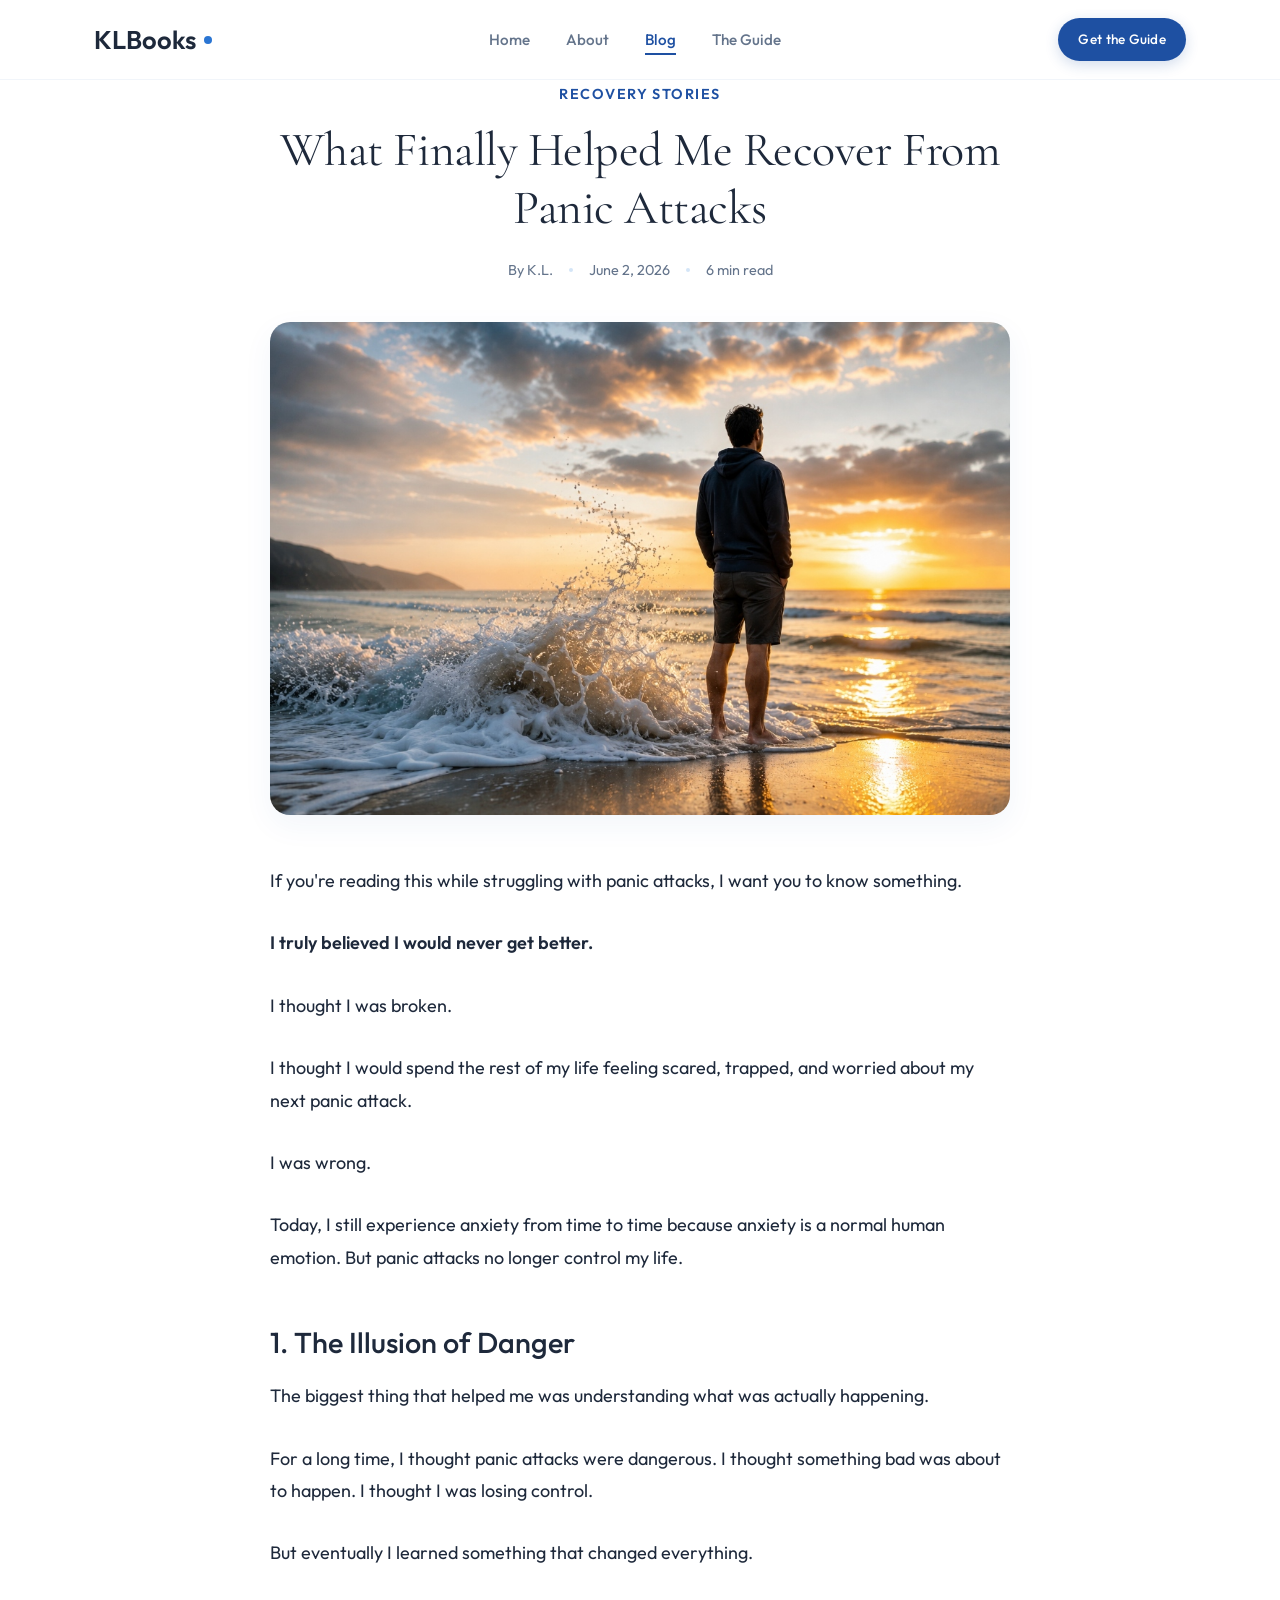
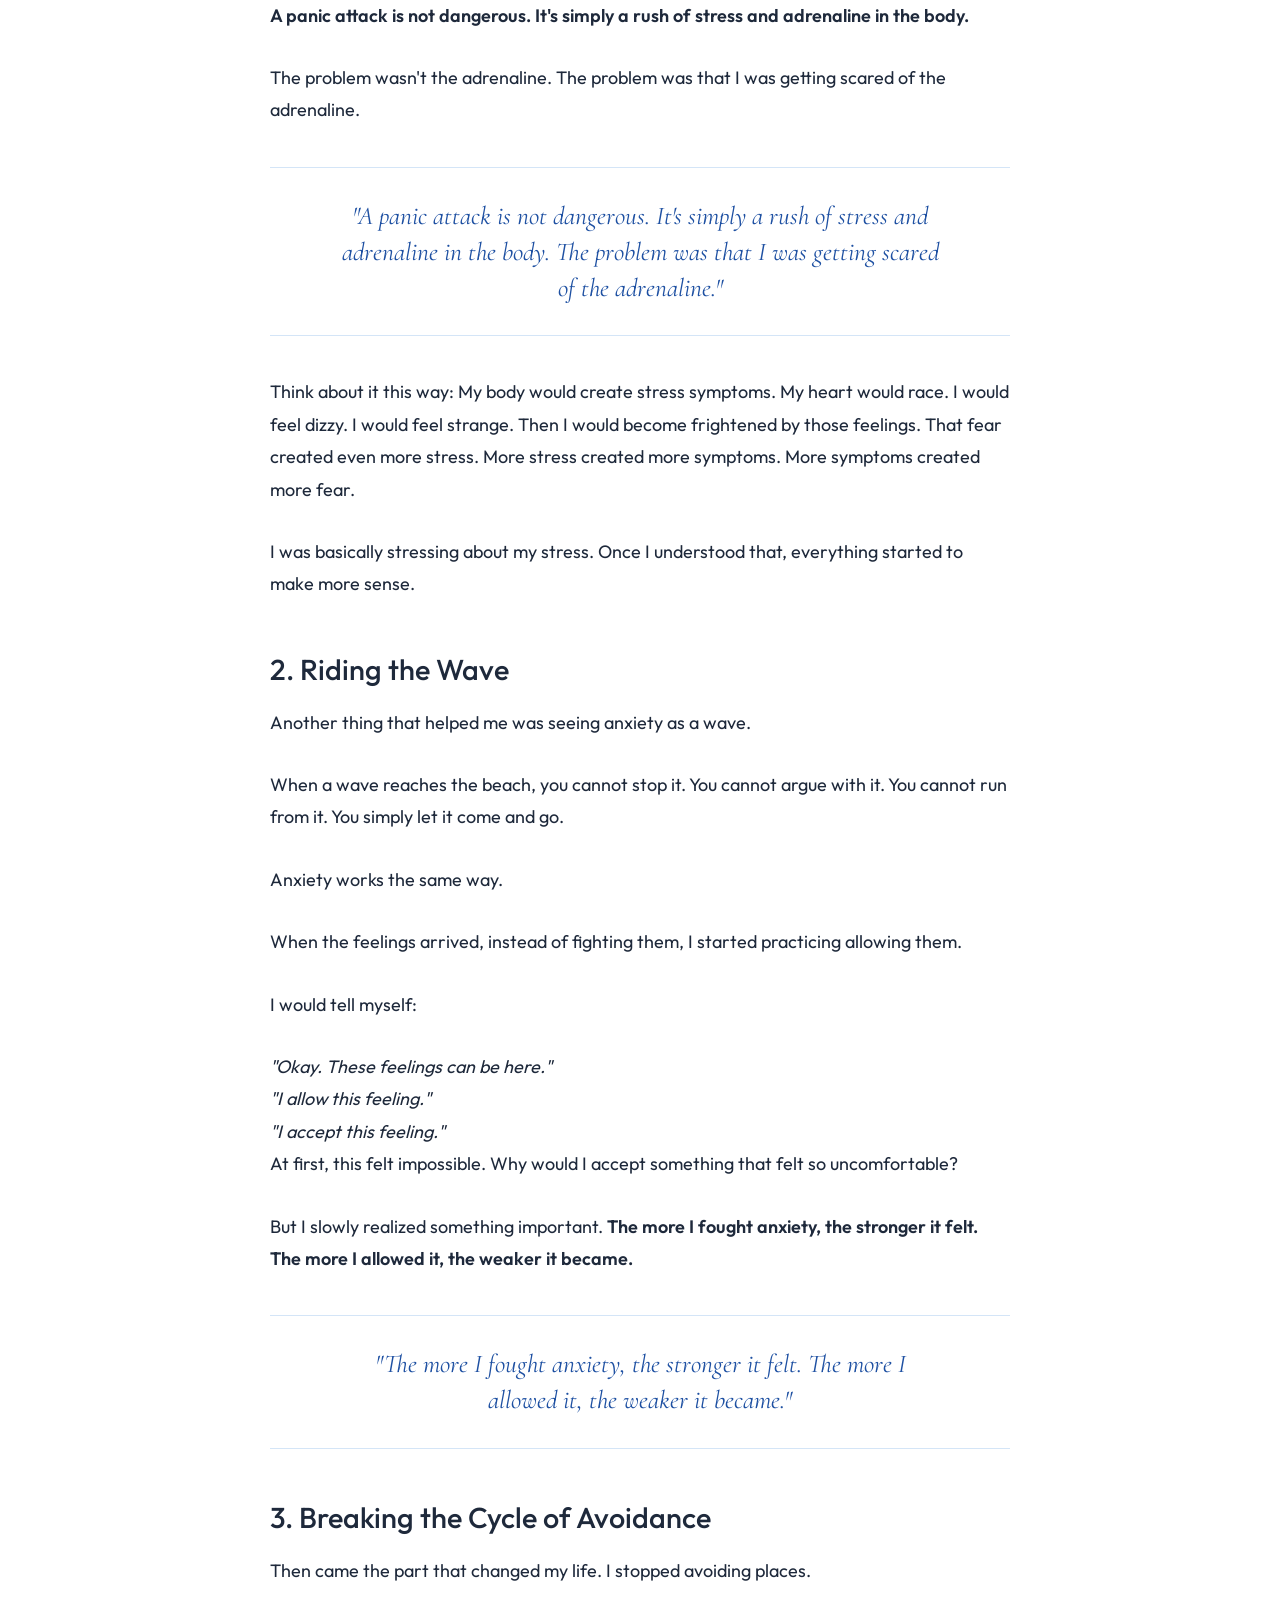
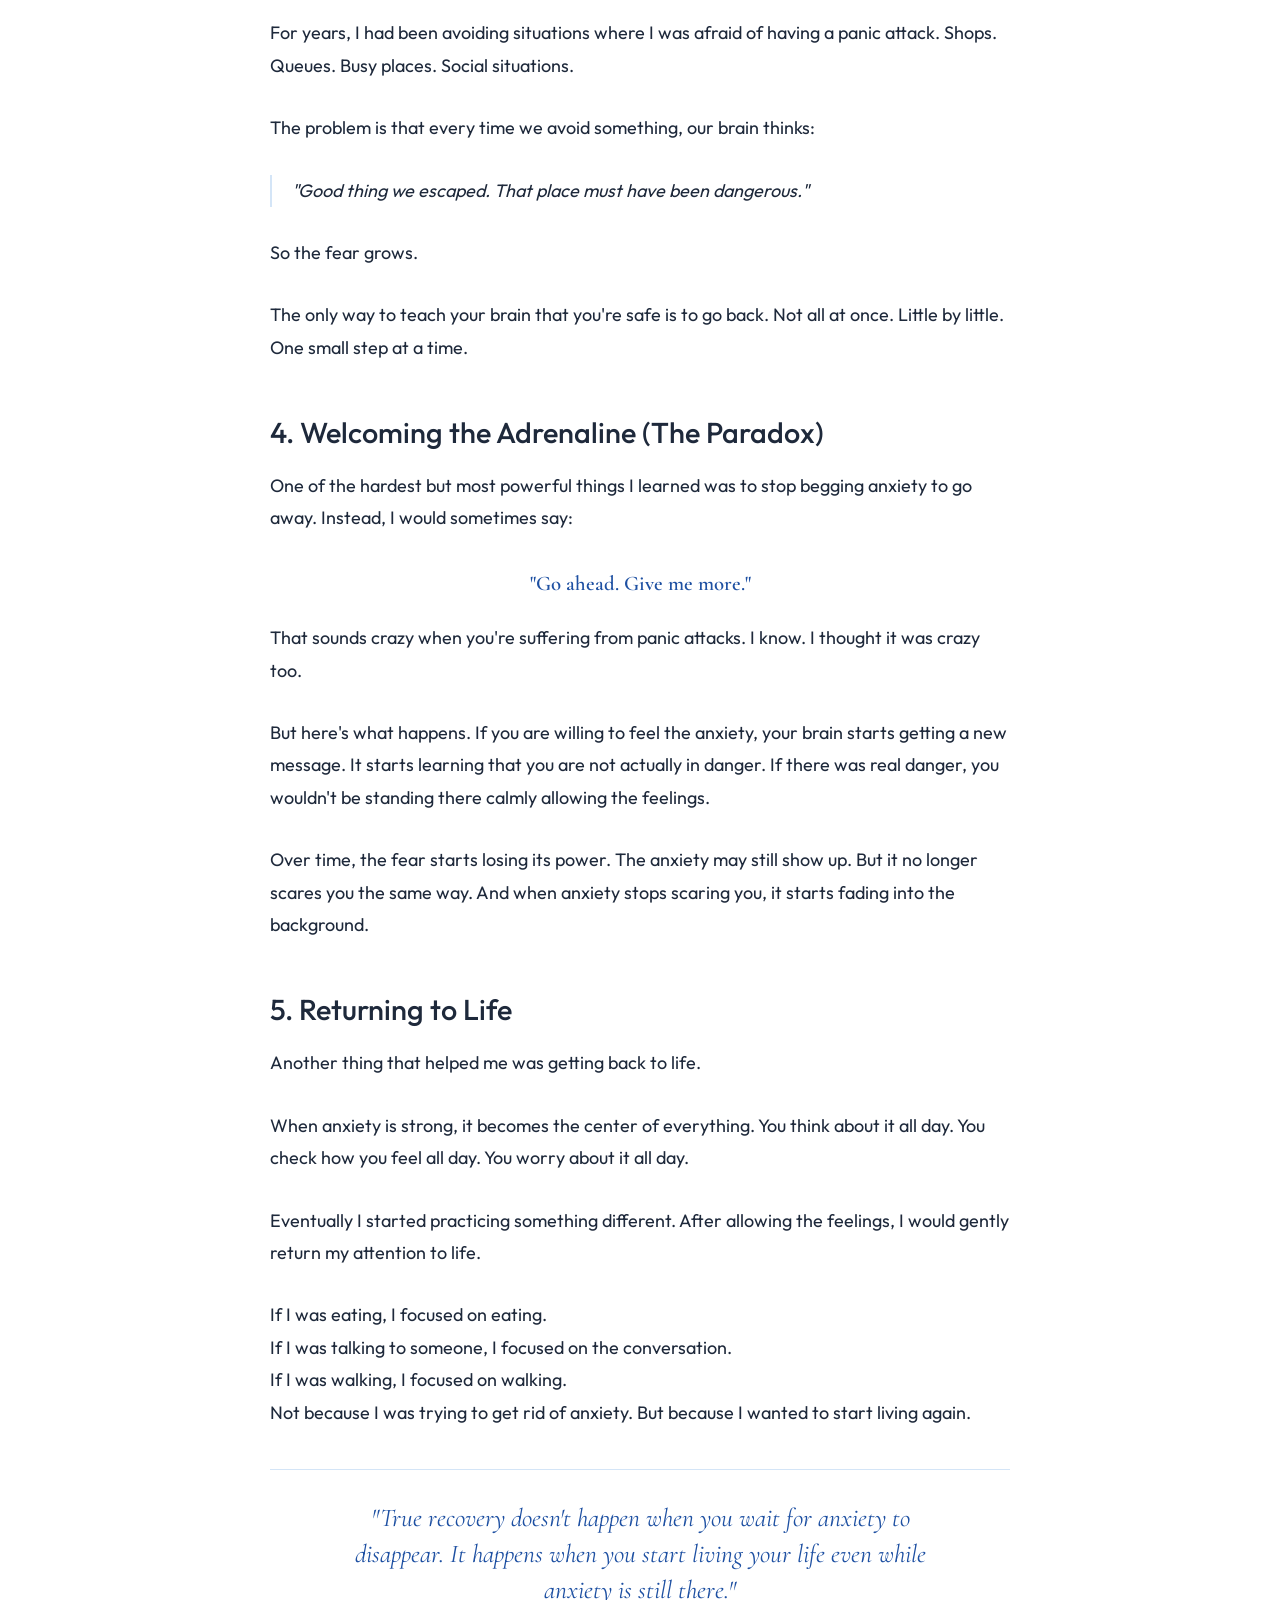
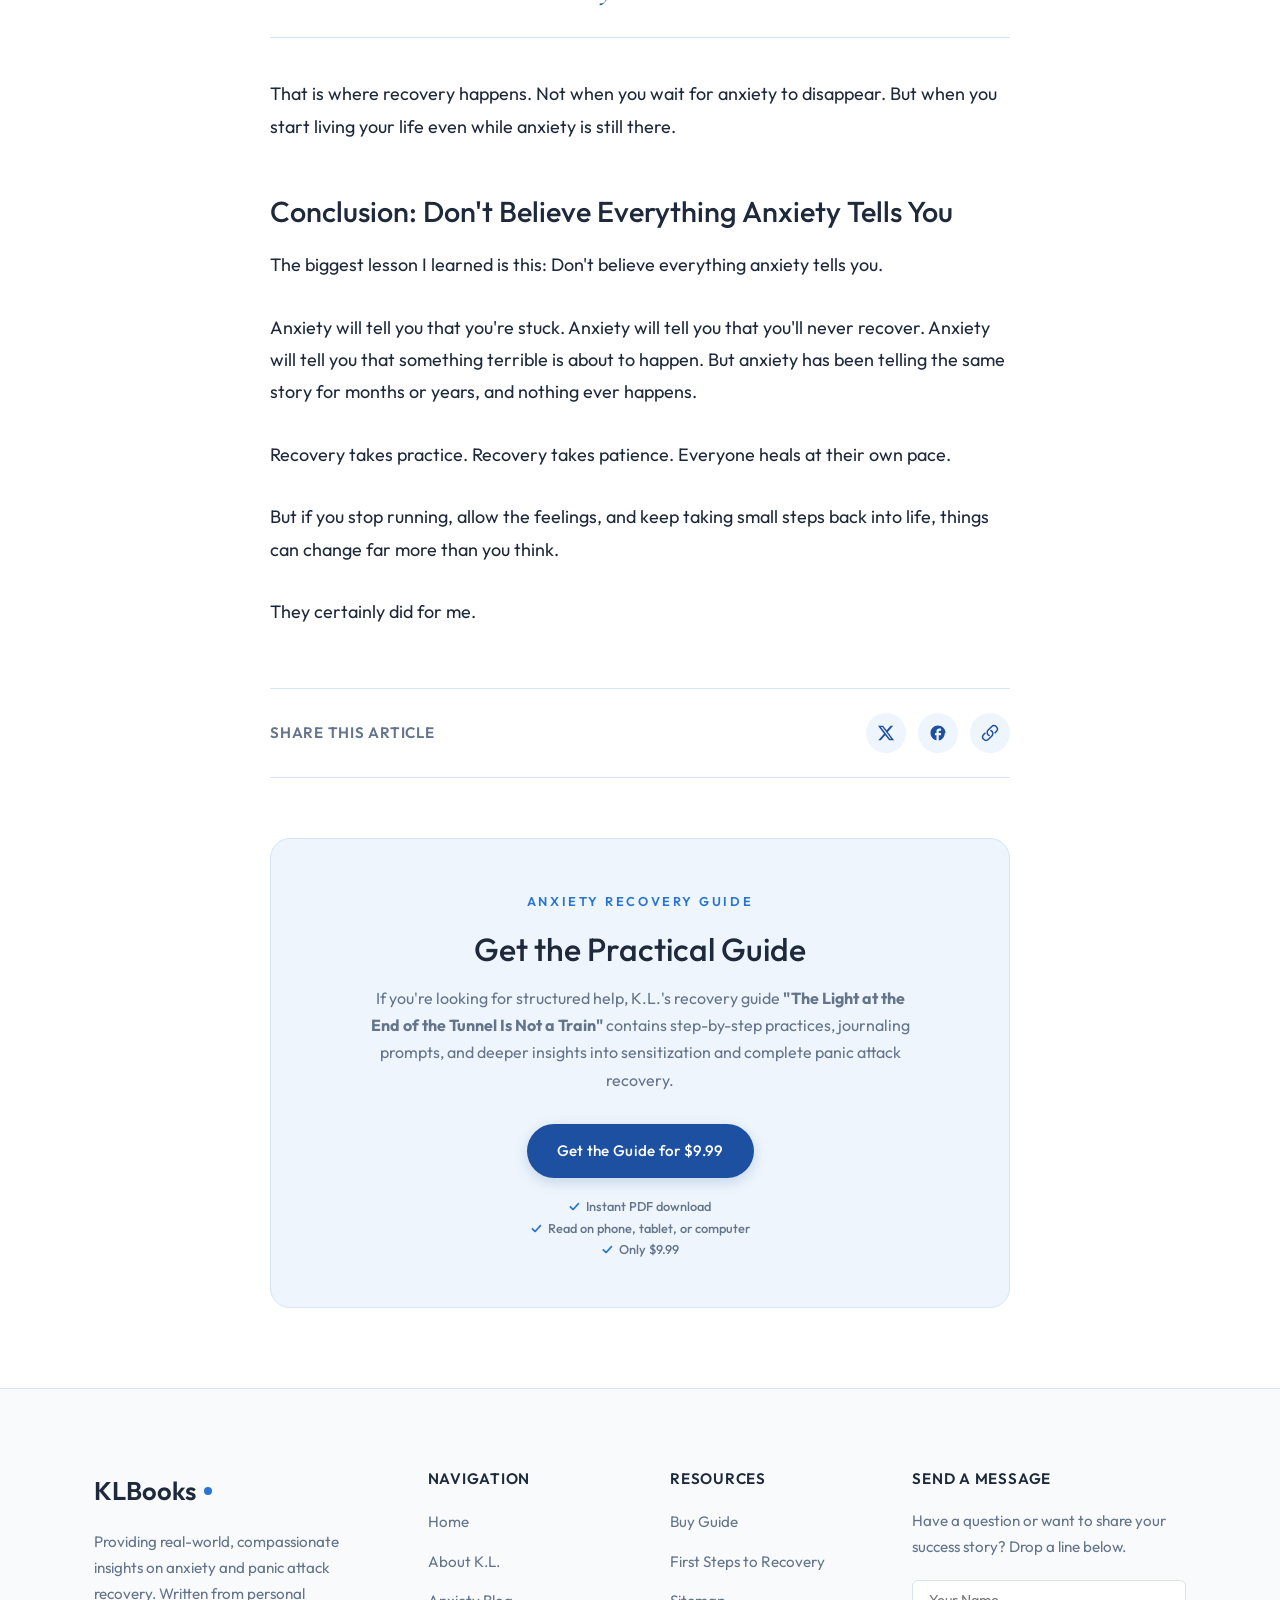
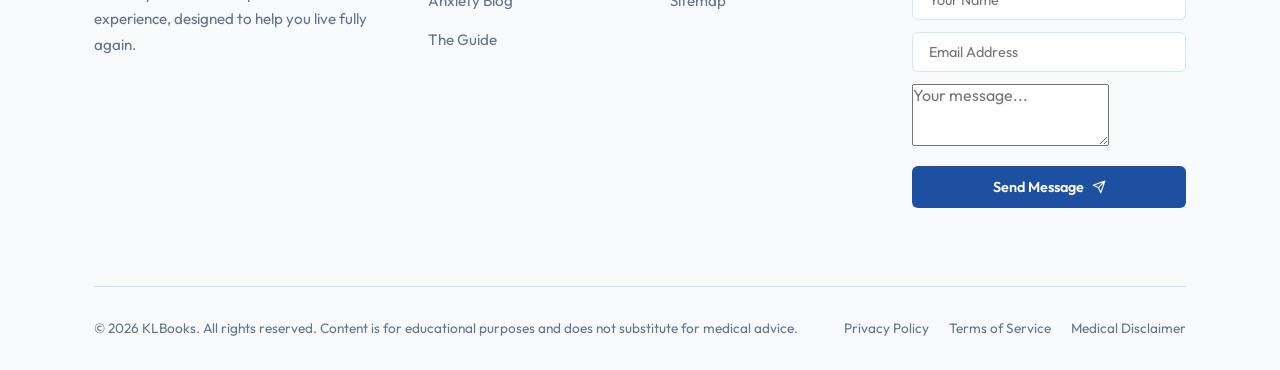
==== Sunsetluz website/blog/what-finally-helped-me-recover-from-panic-attacks.html @ 461e0f10 "Add files via upload" ====
<!DOCTYPE html>
<html lang="en">
<head>
  <meta charset="UTF-8">
  <meta name="viewport" content="width=device-width, initial-scale=1.0">
  <title>What Finally Helped Me Recover From Panic Attacks — KLBooks</title>
  
  <!-- SEO Metadata -->
  <meta name="description" content="Read K.L.'s personal recovery story on overcoming panic attacks naturally. Discover the mindset shifts and exposure tools that make healing possible.">
  <meta name="keywords" content="panic attack recovery, how to recover from panic attacks, anxiety recovery story, health anxiety recovery, overcoming anxiety naturally">
  <meta name="author" content="K.L.">
  
  <!-- Open Graph -->
  <meta property="og:type" content="article">
  <meta property="og:title" content="What Finally Helped Me Recover From Panic Attacks">
  <meta property="og:description" content="I truly believed I would never recover. Here is the shift in perspective that changed my life.">
  <meta property="og:image" content="../assets/hero-sunset.jpg">
  <meta property="article:published_time" content="2026-06-02T01:00:00Z">
  <meta property="article:author" content="K.L.">

  <!-- Stylesheet -->
  <link rel="stylesheet" href="../style.css">
  
  <!-- Favicon -->
  <link rel="icon" type="image/svg+xml" href="data:image/svg+xml,%3Csvg xmlns='http://www.w3.org/2000/svg' viewBox='0 0 24 24' fill='%25231e50a2'%3E%3Cpath d='M12 21.35l-1.45-1.32C5.4 15.36 2 12.28 2 8.5 2 5.42 4.42 3 7.5 3c1.74 0 3.41.81 4.5 2.09C13.09 3.81 14.76 3 16.5 3 19.58 3 22 5.42 22 8.5c0 3.78-3.4 6.86-8.55 11.54L12 21.35z'/%3E%3C/svg%3E">

  <!-- JSON-LD Schema Markup for SEO -->
  <script type="application/ld+json">
  {
    "@context": "https://schema.org",
    "@type": "BlogPosting",
    "headline": "What Finally Helped Me Recover From Panic Attacks",
    "image": "https://klbooks.co/assets/hero-sunset.jpg",
    "genre": "Anxiety Recovery",
    "keywords": "panic attack recovery, how to recover from panic attacks, anxiety recovery story",
    "publisher": {
      "@type": "Organization",
      "name": "KLBooks",
      "logo": {
        "@type": "ImageObject",
        "url": "https://klbooks.co/assets/ebook-cover.png"
      }
    },
    "url": "https://klbooks.co/blog/what-finally-helped-me-recover-from-panic-attacks.html",
    "datePublished": "2026-06-02",
    "author": {
      "@type": "Person",
      "name": "K.L."
    },
    "description": "An honest account of the mindset shifts and active exposure techniques that helped K.L. overcome panic attacks and sensitized nervous system."
  }
  </script>
</head>
<body>

  <!-- Sticky Header -->
  <header class="main-header" id="navbar">
    <div class="container nav-container">
      <a href="../index.html" class="brand-logo" id="header-logo-link">
        KLBooks<span class="logo-dot"></span>
      </a>
      
      <nav class="desktop-nav">
        <ul class="nav-links">
          <li><a href="../index.html">Home</a></li>
          <li><a href="../about.html">About</a></li>
          <li><a href="../blog.html" class="active">Blog</a></li>
          <li><a href="../book.html">The Guide</a></li>
        </ul>
      </nav>
      
      <div class="header-actions">
        <a href="https://klbooks1.gumroad.com/l/recovery" target="_blank" rel="noopener" class="btn btn-primary" id="nav-cta-btn" style="padding: 10px 20px; font-size: 0.85rem;">Get the Guide</a>
        
        <button class="menu-toggle" id="menu-toggle-btn" aria-label="Toggle Mobile Menu" aria-expanded="false">
          <span></span>
          <span></span>
          <span></span>
        </button>
      </div>
    </div>
  </header>

  <!-- Mobile Drawer Menu -->
  <div class="mobile-drawer" id="mobile-menu" aria-hidden="true">
    <button class="mobile-drawer-close" id="close-menu-btn" aria-label="Close Mobile Menu">&times;</button>
    <ul class="mobile-nav-links">
      <li><a href="../index.html">Home</a></li>
      <li><a href="../about.html">About</a></li>
      <li><a href="../blog.html" class="active">Blog</a></li>
      <li><a href="../book.html">The Guide</a></li>
    </ul>
    <a href="https://klbooks1.gumroad.com/l/recovery" target="_blank" rel="noopener" class="btn btn-primary mobile-cta" id="mobile-cta-btn">Get the Guide</a>
  </div>
  
  <div class="overlay" id="global-overlay"></div>

  <main>
    <article class="post-layout">
      <div class="container">
        <div class="post-wrapper">
          
          <!-- Post Header -->
          <header class="post-header">
            <span class="post-category-tag">Recovery Stories</span>
            <h1 class="post-title serif">What Finally Helped Me Recover From Panic Attacks</h1>
            <div class="post-meta">
              <span>By K.L.</span>
              <span class="post-meta-dot"></span>
              <span>June 2, 2026</span>
              <span class="post-meta-dot"></span>
              <span>6 min read</span>
            </div>
          </header>
          
          <!-- Featured Image -->
          <div class="post-featured-image scroll-reveal">
            <img src="../assets/hero-sunset.jpg" alt="Sunrise beach scene representing hope and freedom from panic disorder">
          </div>
          
          <!-- Post Content -->
          <div class="post-content scroll-reveal">
            <p>If you're reading this while struggling with panic attacks, I want you to know something.</p>
            <p><strong>I truly believed I would never get better.</strong></p>
            <p>I thought I was broken.</p>
            <p>I thought I would spend the rest of my life feeling scared, trapped, and worried about my next panic attack.</p>
            <p>I was wrong.</p>
            <p>Today, I still experience anxiety from time to time because anxiety is a normal human emotion. But panic attacks no longer control my life.</p>
            
            <h2>1. The Illusion of Danger</h2>
            <p>The biggest thing that helped me was understanding what was actually happening.</p>
            <p>For a long time, I thought panic attacks were dangerous. I thought something bad was about to happen. I thought I was losing control.</p>
            <p>But eventually I learned something that changed everything.</p>
            <p><strong>A panic attack is not dangerous. It's simply a rush of stress and adrenaline in the body.</strong></p>
            <p>The problem wasn't the adrenaline. The problem was that I was getting scared of the adrenaline.</p>
            
            <div class="post-pull-quote">
              <blockquote>"A panic attack is not dangerous. It's simply a rush of stress and adrenaline in the body. The problem was that I was getting scared of the adrenaline."</blockquote>
            </div>

            <p>Think about it this way: My body would create stress symptoms. My heart would race. I would feel dizzy. I would feel strange. Then I would become frightened by those feelings. That fear created even more stress. More stress created more symptoms. More symptoms created more fear.</p>
            <p>I was basically stressing about my stress. Once I understood that, everything started to make more sense.</p>
            
            <h2>2. Riding the Wave</h2>
            <p>Another thing that helped me was seeing anxiety as a wave.</p>
            <p>When a wave reaches the beach, you cannot stop it. You cannot argue with it. You cannot run from it. You simply let it come and go.</p>
            <p>Anxiety works the same way.</p>
            <p>When the feelings arrived, instead of fighting them, I started practicing allowing them.</p>
            <p>I would tell myself:</p>
            <ul>
              <li><em>"Okay. These feelings can be here."</em></li>
              <li><em>"I allow this feeling."</em></li>
              <li><em>"I accept this feeling."</em></li>
            </ul>
            <p>At first, this felt impossible. Why would I accept something that felt so uncomfortable?</p>
            <p>But I slowly realized something important. <strong>The more I fought anxiety, the stronger it felt. The more I allowed it, the weaker it became.</strong></p>
            
            <div class="post-pull-quote">
              <blockquote>"The more I fought anxiety, the stronger it felt. The more I allowed it, the weaker it became."</blockquote>
            </div>

            <h2>3. Breaking the Cycle of Avoidance</h2>
            <p>Then came the part that changed my life. I stopped avoiding places.</p>
            <p>For years, I had been avoiding situations where I was afraid of having a panic attack. Shops. Queues. Busy places. Social situations.</p>
            <p>The problem is that every time we avoid something, our brain thinks:</p>
            <p style="padding-left: 20px; font-style: italic; border-left: 2px solid var(--color-accent-border);">"Good thing we escaped. That place must have been dangerous."</p>
            <p>So the fear grows.</p>
            <p>The only way to teach your brain that you're safe is to go back. Not all at once. Little by little. One small step at a time.</p>
            
            <h2>4. Welcoming the Adrenaline (The Paradox)</h2>
            <p>One of the hardest but most powerful things I learned was to stop begging anxiety to go away. Instead, I would sometimes say:</p>
            <p style="text-align: center; font-family: var(--font-serif); font-size: 1.3rem; color: var(--color-primary); margin: 20px 0;"><strong>"Go ahead. Give me more."</strong></p>
            <p>That sounds crazy when you're suffering from panic attacks. I know. I thought it was crazy too.</p>
            <p>But here's what happens. If you are willing to feel the anxiety, your brain starts getting a new message. It starts learning that you are not actually in danger. If there was real danger, you wouldn't be standing there calmly allowing the feelings.</p>
            <p>Over time, the fear starts losing its power. The anxiety may still show up. But it no longer scares you the same way. And when anxiety stops scaring you, it starts fading into the background.</p>
            
            <h2>5. Returning to Life</h2>
            <p>Another thing that helped me was getting back to life.</p>
            <p>When anxiety is strong, it becomes the center of everything. You think about it all day. You check how you feel all day. You worry about it all day.</p>
            <p>Eventually I started practicing something different. After allowing the feelings, I would gently return my attention to life.</p>
            <ul>
              <li>If I was eating, I focused on eating.</li>
              <li>If I was talking to someone, I focused on the conversation.</li>
              <li>If I was walking, I focused on walking.</li>
            </ul>
            <p>Not because I was trying to get rid of anxiety. But because I wanted to start living again.</p>
            
            <div class="post-pull-quote">
              <blockquote>"True recovery doesn't happen when you wait for anxiety to disappear. It happens when you start living your life even while anxiety is still there."</blockquote>
            </div>

            <p>That is where recovery happens. Not when you wait for anxiety to disappear. But when you start living your life even while anxiety is still there.</p>
            
            <h2>Conclusion: Don't Believe Everything Anxiety Tells You</h2>
            <p>The biggest lesson I learned is this: Don't believe everything anxiety tells you.</p>
            <p>Anxiety will tell you that you're stuck. Anxiety will tell you that you'll never recover. Anxiety will tell you that something terrible is about to happen. But anxiety has been telling the same story for months or years, and nothing ever happens.</p>
            <p>Recovery takes practice. Recovery takes patience. Everyone heals at their own pace.</p>
            <p>But if you stop running, allow the feelings, and keep taking small steps back into life, things can change far more than you think.</p>
            <p>They certainly did for me.</p>
          </div>

          <!-- Social Sharing Row -->
          <div class="post-share-section scroll-reveal">
            <span class="post-share-title">Share this article</span>
            <div class="post-share-buttons">
              <button class="share-btn" id="share-twitter" aria-label="Share on Twitter">
                <svg fill="currentColor" viewBox="0 0 24 24"><path d="M18.244 2.25h3.308l-7.227 8.26 8.502 11.24H16.17l-5.214-6.817L4.99 21.75H1.68l7.73-8.835L1.254 2.25H8.08l4.713 6.231zm-1.161 17.52h1.833L7.084 4.126H5.117z"/></svg>
              </button>
              <button class="share-btn" id="share-facebook" aria-label="Share on Facebook">
                <svg fill="currentColor" viewBox="0 0 24 24"><path d="M22 12c0-5.52-4.48-10-10-10S2 6.48 2 12c0 4.84 3.44 8.87 8 9.8V15H8v-3h2V9.5C10 7.57 11.57 6 13.5 6H16v3h-2c-.55 0-1 .45-1 1v2h3v3h-3v6.95c4.56-.93 8-4.96 8-9.75z"/></svg>
              </button>
              <button class="share-btn" id="share-link" aria-label="Copy Page Link">
                <svg fill="none" stroke="currentColor" stroke-width="2" viewBox="0 0 24 24"><path stroke-linecap="round" stroke-linejoin="round" d="M13.19 8.688a4.5 4.5 0 011.242 7.244l-4.5 4.5a4.5 4.5 0 01-6.364-6.364l1.757-1.757m13.35-.622l1.757-1.757a4.5 4.5 0 00-6.364-6.364l-4.5 4.5a4.5 4.5 0 001.242 7.244" /></svg>
              </button>
            </div>
          </div>
          
          <!-- Article Call to Action Block -->
          <div class="article-cta-box scroll-reveal">
            <span class="section-tag" style="color: var(--color-primary-light);">Anxiety Recovery Guide</span>
            <h3>Get the Practical Guide</h3>
            <p>If you're looking for structured help, K.L.'s recovery guide <strong>"The Light at the End of the Tunnel Is Not a Train"</strong> contains step-by-step practices, journaling prompts, and deeper insights into sensitization and complete panic attack recovery.</p>
            
            <div style="display: flex; flex-direction: column; align-items: center; gap: 8px; width: 100%;">
              <a href="https://klbooks1.gumroad.com/l/recovery" target="_blank" rel="noopener" class="btn btn-primary">Get the Guide for $9.99</a>
              <div class="btn-trust-notes center-align">
                <span>Instant PDF download</span>
                <span>Read on phone, tablet, or computer</span>
                <span>Only $9.99</span>
              </div>
            </div>
          </div>

        </div>
      </div>
    </article>
  </main>

  <!-- Footer Section -->
  <footer class="footer-section">
    <div class="container">
      <div class="footer-grid">
        <!-- Brand Info -->
        <div class="footer-col brand-col">
          <a href="../index.html" class="brand-logo">
            KLBooks<span class="logo-dot"></span>
          </a>
          <p class="footer-tagline">Providing real-world, compassionate insights on anxiety and panic attack recovery. Written from personal experience, designed to help you live fully again.</p>
        </div>
        
        <!-- Navigation Links -->
        <div class="footer-col links-col">
          <h4 class="footer-col-title">Navigation</h4>
          <ul>
            <li><a href="../index.html">Home</a></li>
            <li><a href="../about.html">About K.L.</a></li>
            <li><a href="../blog.html">Anxiety Blog</a></li>
            <li><a href="../book.html">The Guide</a></li>
          </ul>
        </div>
        
        <!-- Resources -->
        <div class="footer-col links-col">
          <h4 class="footer-col-title">Resources</h4>
          <ul>
            <li><a href="https://klbooks1.gumroad.com/l/recovery" target="_blank" rel="noopener">Buy Guide</a></li>
            <li><a href="../blog.html">First Steps to Recovery</a></li>
            <li><a href="../sitemap.xml">Sitemap</a></li>
          </ul>
        </div>
        
        <!-- Contact Form -->
        <div class="footer-col contact-col" id="contact-us">
          <h4 class="footer-col-title">Send a Message</h4>
          <p class="footer-contact-desc">Have a question or want to share your success story? Drop a line below.</p>
          
          <form class="contact-form" id="contact-form-action" action="https://formsubmit.co/klvisionsbooks@gmail.com" method="POST">
            <input type="hidden" name="_captcha" value="false">
            <input type="hidden" name="_subject" value="New message from KLBooks visitor">
            
            <div class="contact-field">
              <input type="text" name="name" placeholder="Your Name" required aria-label="Your Name">
            </div>
            <div class="contact-field">
              <input type="email" name="email" placeholder="Email Address" required aria-label="Email Address">
            </div>
            <div class="contact-field">
              <textarea name="message" placeholder="Your message..." rows="3" required aria-label="Message"></textarea>
            </div>
            <button type="submit" class="btn-contact-send" id="contact-send-btn">
              <span>Send Message</span>
              <svg viewBox="0 0 24 24" fill="none" stroke="currentColor" stroke-width="2" style="width:14px;height:14px;">
                <path d="M22 2L11 13M22 2L15 22l-4-9-9-4 20-7z" stroke-linecap="round" stroke-linejoin="round"/>
              </svg>
            </button>
            <span class="contact-status" id="contact-status-msg"></span>
          </form>
        </div>
      </div>
      
      <div class="footer-bottom">
        <p class="copyright">&copy; 2026 KLBooks. All rights reserved. Content is for educational purposes and does not substitute for medical advice.</p>
        <div class="legal-links">
          <a href="../privacy.html">Privacy Policy</a>
          <a href="../terms.html">Terms of Service</a>
          <a href="../disclaimer.html">Medical Disclaimer</a>
        </div>
      </div>
    </div>
  </footer>

  <!-- Script -->
  <script src="../app.js"></script>
</body>
</html>
---- Sunsetluz website/style.css ----
@import url('https://fonts.googleapis.com/css2?family=Cormorant+Garamond:ital,wght@0,300;0,400;0,500;0,600;0,700;1,300;1,400;1,600&family=Outfit:wght@300;400;500;600;700&display=swap');

:root {
  /* Harmonious, Trustworthy Color Palette */
  --color-primary: #1e50a2; /* Deep Trust Blue */
  --color-primary-light: #2a75d3; /* Active Sea Blue */
  --color-accent: #eef5fc; /* Soft Sky Blue BG */
  --color-accent-border: #d4e5f7; /* Soft Blue Border */
  --color-text-dark: #1e293b; /* Charcoal Slate */
  --color-text-muted: #64748b; /* Muted Slate */
  --color-bg-white: #ffffff; /* Crisp White */
  --color-bg-light: #f8fafc; /* Subtle light gray */
  --color-error: #ef4444;
  --color-success: #10b981;

  /* Typography */
  --font-sans: 'Outfit', -apple-system, BlinkMacSystemFont, "Segoe UI", Roboto, sans-serif;
  --font-serif: 'Cormorant Garamond', Georgia, serif;

  /* Layout Specs */
  --nav-height: 80px;
  --max-width: 1140px;
  --border-radius-sm: 6px;
  --border-radius-md: 12px;
  --border-radius-lg: 20px;
  --transition-smooth: all 0.5s cubic-bezier(0.16, 1, 0.3, 1);
  --transition-fast: all 0.25s cubic-bezier(0.16, 1, 0.3, 1);
  --shadow-sm: 0 2px 8px rgba(30, 80, 162, 0.04);
  --shadow-md: 0 10px 30px rgba(30, 80, 162, 0.06);
  --shadow-lg: 0 20px 50px rgba(30, 80, 162, 0.1);
}

/* --- Base & Reset Elements --- */
* {
  box-sizing: border-box;
  margin: 0;
  padding: 0;
}

html {
  scroll-behavior: smooth;
  font-size: 16px;
}

body {
  font-family: var(--font-sans);
  background-color: var(--color-bg-white);
  color: var(--color-text-dark);
  line-height: 1.7;
  overflow-x: hidden;
  -webkit-font-smoothing: antialiased;
}

/* Custom Calming Scrollbar */
::-webkit-scrollbar {
  width: 8px;
}
::-webkit-scrollbar-track {
  background: var(--color-bg-light);
}
::-webkit-scrollbar-thumb {
  background: var(--color-accent-border);
  border-radius: 4px;
}
::-webkit-scrollbar-thumb:hover {
  background: var(--color-primary-light);
}

a {
  text-decoration: none;
  color: var(--color-primary);
  transition: var(--transition-fast);
}
a:hover {
  color: var(--color-primary-light);
}

li {
  list-style: none;
}

img {
  max-width: 100%;
  height: auto;
  display: block;
}

button, input, textarea, select {
  font-family: inherit;
  font-size: inherit;
}

/* --- Typography & Global Layouts --- */
.container {
  max-width: var(--max-width);
  margin: 0 auto;
  padding: 0 24px;
  width: 100%;
}

.text-center { text-align: center; }
.serif { font-family: var(--font-serif); }

h1, h2, h3, h4 {
  color: var(--color-text-dark);
  font-weight: 500;
  line-height: 1.25;
}

.section-tag {
  display: inline-block;
  font-size: 0.8rem;
  letter-spacing: 0.2em;
  text-transform: uppercase;
  color: var(--color-primary);
  margin-bottom: 16px;
  font-weight: 600;
}

.section-title {
  font-size: 2.5rem;
  font-weight: 400;
  margin-bottom: 20px;
  letter-spacing: -0.01em;
}

.section-subtitle {
  font-size: 1.15rem;
  color: var(--color-text-muted);
  max-width: 650px;
  margin: 0 auto;
  font-weight: 300;
}

section {
  padding: 100px 0;
  position: relative;
}

/* Common Background Variations */
.bg-light {
  background-color: var(--color-bg-light);
}

.bg-accent {
  background-color: var(--color-accent);
}

/* Buttons */
.btn {
  display: inline-flex;
  align-items: center;
  justify-content: center;
  padding: 14px 30px;
  border-radius: 50px;
  font-weight: 500;
  font-size: 0.95rem;
  letter-spacing: 0.02em;
  transition: var(--transition-smooth);
  cursor: pointer;
  border: none;
}

.btn-primary {
  background-color: var(--color-primary);
  color: var(--color-bg-white);
  box-shadow: 0 4px 14px rgba(30, 80, 162, 0.2);
}

.btn-primary:hover {
  background-color: var(--color-primary-light);
  transform: translateY(-2px);
  box-shadow: 0 6px 20px rgba(30, 80, 162, 0.3);
  color: var(--color-bg-white);
}

.btn-secondary {
  background-color: transparent;
  color: var(--color-primary);
  border: 1.5px solid var(--color-primary);
}

.btn-secondary:hover {
  background-color: var(--color-primary);
  color: var(--color-bg-white);
  transform: translateY(-2px);
}

.btn-light {
  background-color: var(--color-bg-white);
  color: var(--color-text-dark);
  box-shadow: 0 4px 10px rgba(0, 0, 0, 0.05);
}

.btn-light:hover {
  background-color: var(--color-primary);
  color: var(--color-bg-white);
  transform: translateY(-2px);
}

/* Button Trust Notes Checklist */
.btn-trust-notes {
  margin-top: 12px;
  font-size: 0.8rem;
  color: var(--color-text-muted);
  display: flex;
  flex-direction: column;
  align-items: flex-start;
  gap: 4px;
  line-height: 1.4;
}
.btn-trust-notes.center-align {
  align-items: center;
}
.btn-trust-notes span {
  display: inline-flex;
  align-items: center;
  gap: 6px;
  font-weight: 500;
}
.btn-trust-notes span::before {
  content: '✓';
  color: var(--color-primary-light);
  font-weight: bold;
}

/* --- Scroll Reveal Animations --- */
.scroll-reveal {
  opacity: 0;
  transform: translateY(20px);
  transition: opacity 0.8s ease, transform 0.8s cubic-bezier(0.16, 1, 0.3, 1);
}

.scroll-reveal.active {
  opacity: 1;
  transform: translateY(0);
}

.delay-1 { transition-delay: 0.15s; }
.delay-2 { transition-delay: 0.3s; }
.delay-3 { transition-delay: 0.45s; }

/* --- Sticky Navigation Header --- */
.main-header {
  position: fixed;
  top: 0;
  left: 0;
  width: 100%;
  height: var(--nav-height);
  z-index: 100;
  background: rgba(255, 255, 255, 0.9);
  backdrop-filter: blur(20px);
  -webkit-backdrop-filter: blur(20px);
  border-bottom: 1px solid rgba(30, 80, 162, 0.06);
  transition: var(--transition-smooth);
}

.main-header.scrolled {
  height: 70px;
  background: var(--color-bg-white);
  box-shadow: var(--shadow-sm);
}

.nav-container {
  height: 100%;
  display: flex;
  align-items: center;
  justify-content: space-between;
}

.brand-logo {
  font-size: 1.6rem;
  font-weight: 600;
  color: var(--color-text-dark);
  display: flex;
  align-items: center;
  gap: 8px;
}

.brand-logo span {
  color: var(--color-primary);
}

.brand-logo .logo-dot {
  width: 8px;
  height: 8px;
  background-color: var(--color-primary-light);
  border-radius: 50%;
  display: inline-block;
}

.desktop-nav .nav-links {
  display: flex;
  gap: 36px;
}

.desktop-nav .nav-links a {
  font-size: 0.95rem;
  color: var(--color-text-muted);
  font-weight: 500;
  position: relative;
}

.desktop-nav .nav-links a::after {
  content: '';
  position: absolute;
  bottom: -6px;
  left: 0;
  width: 0;
  height: 2px;
  background-color: var(--color-primary);
  transition: var(--transition-fast);
}

.desktop-nav .nav-links a:hover {
  color: var(--color-primary);
}

.desktop-nav .nav-links a:hover::after {
  width: 100%;
}

.desktop-nav .nav-links a.active {
  color: var(--color-primary);
}

.desktop-nav .nav-links a.active::after {
  width: 100%;
}

.header-actions {
  display: flex;
  align-items: center;
  gap: 16px;
}

.menu-toggle {
  display: none;
  flex-direction: column;
  gap: 5px;
  width: 22px;
  cursor: pointer;
}

.menu-toggle span {
  display: block;
  width: 100%;
  height: 2px;
  background: var(--color-text-dark);
  transition: var(--transition-fast);
}

.menu-toggle.active span:nth-child(1) {
  transform: translateY(7px) rotate(45deg);
}

.menu-toggle.active span:nth-child(2) {
  opacity: 0;
}

.menu-toggle.active span:nth-child(3) {
  transform: translateY(-7px) rotate(-45deg);
}

/* --- Mobile Menu Drawer --- */
.mobile-drawer {
  position: fixed;
  top: 0;
  right: -100%;
  width: 300px;
  height: 100%;
  background: var(--color-bg-white);
  z-index: 200;
  padding: 40px 30px;
  display: flex;
  flex-direction: column;
  transition: var(--transition-smooth);
  box-shadow: -10px 0 30px rgba(0, 0, 0, 0.05);
}

.mobile-drawer.active {
  right: 0;
}

.mobile-drawer-close {
  align-self: flex-end;
  font-size: 2.2rem;
  line-height: 1;
  color: var(--color-text-muted);
  margin-bottom: 40px;
  cursor: pointer;
}

.mobile-nav-links {
  display: flex;
  flex-direction: column;
  gap: 20px;
  margin-bottom: 40px;
}

.mobile-nav-links a {
  font-size: 1.15rem;
  font-weight: 500;
  color: var(--color-text-dark);
}

.mobile-nav-links a:hover,
.mobile-nav-links a.active {
  color: var(--color-primary);
}

.mobile-cta {
  width: 100%;
}

.overlay {
  position: fixed;
  top: 0;
  left: 0;
  width: 100%;
  height: 100%;
  background: rgba(30, 80, 162, 0.15);
  backdrop-filter: blur(4px);
  z-index: 150;
  opacity: 0;
  pointer-events: none;
  transition: var(--transition-fast);
}

.overlay.active {
  opacity: 1;
  pointer-events: auto;
}

/* --- Hero Section --- */
.hero-section {
  min-height: 85vh;
  padding-top: 140px;
  padding-bottom: 80px;
  display: flex;
  align-items: center;
  position: relative;
  overflow: hidden;
  background-color: var(--color-accent);
}

.hero-bg-container {
  position: absolute;
  top: 0;
  left: 0;
  width: 100%;
  height: 100%;
  z-index: 1;
}

.hero-bg-image {
  width: 100%;
  height: 100%;
  object-fit: cover;
  filter: brightness(0.9) contrast(1.02);
}

.hero-overlay-dark {
  position: absolute;
  top: 0;
  left: 0;
  width: 100%;
  height: 100%;
  background: linear-gradient(135deg, rgba(255, 255, 255, 0.92) 0%, rgba(255, 255, 255, 0.75) 50%, rgba(255, 255, 255, 0.1) 100%);
  z-index: 2;
}

.hero-container {
  position: relative;
  z-index: 3;
}

.hero-content {
  max-width: 620px;
}

.hero-badge-tag {
  display: inline-flex;
  align-items: center;
  gap: 8px;
  background: rgba(30, 80, 162, 0.08);
  border: 1px solid var(--color-accent-border);
  color: var(--color-primary);
  padding: 6px 16px;
  font-size: 0.85rem;
  font-weight: 600;
  border-radius: 50px;
  margin-bottom: 24px;
}

.hero-title {
  font-size: 3.5rem;
  font-weight: 400;
  line-height: 1.15;
  margin-bottom: 20px;
  letter-spacing: -0.02em;
}

.hero-title span {
  color: var(--color-primary);
  font-style: italic;
}

.hero-lead {
  font-size: 1.25rem;
  color: var(--color-text-muted);
  margin-bottom: 36px;
  font-weight: 300;
}

.hero-btn-group {
  display: flex;
  align-items: flex-start;
  gap: 16px;
  flex-wrap: wrap;
}

.purchase-btn-wrapper {
  display: flex;
  flex-direction: column;
  align-items: flex-start;
  gap: 8px;
}

/* --- Section 2: Recovery Story Summary --- */
.story-summary-grid {
  display: grid;
  grid-template-columns: 1fr 1fr;
  gap: 60px;
  align-items: center;
}

.story-summary-image {
  position: relative;
}

.story-img-frame {
  border-radius: var(--border-radius-lg);
  overflow: hidden;
  box-shadow: var(--shadow-lg);
  position: relative;
}

.story-img-frame::after {
  content: '';
  position: absolute;
  top: 0;
  left: 0;
  width: 100%;
  height: 100%;
  background: linear-gradient(0deg, rgba(30, 80, 162, 0.1), transparent);
}

.story-summary-badge {
  position: absolute;
  bottom: -20px;
  right: -20px;
  background-color: var(--color-bg-white);
  padding: 24px;
  border-radius: var(--border-radius-md);
  box-shadow: var(--shadow-md);
  border: 1px solid var(--color-accent-border);
  max-width: 200px;
  text-align: center;
}

.story-summary-badge .badge-num {
  font-size: 2.2rem;
  font-weight: 700;
  color: var(--color-primary);
  line-height: 1;
}

.story-summary-badge .badge-label {
  font-size: 0.85rem;
  color: var(--color-text-muted);
  margin-top: 4px;
  text-transform: uppercase;
  letter-spacing: 0.05em;
}

.story-content h2 {
  font-size: 2.6rem;
  margin-bottom: 24px;
}

.story-content p {
  color: var(--color-text-muted);
  margin-bottom: 20px;
}

.story-content p strong {
  color: var(--color-text-dark);
}

.story-highlight {
  border-left: 3px solid var(--color-primary-light);
  padding-left: 20px;
  margin: 30px 0;
  font-style: italic;
  font-size: 1.1rem;
  color: var(--color-primary);
}

/* --- Section 3: Latest Articles --- */
.articles-grid {
  display: grid;
  grid-template-columns: repeat(3, 1fr);
  gap: 30px;
  margin-top: 50px;
}

.article-card {
  background-color: var(--color-bg-white);
  border-radius: var(--border-radius-md);
  overflow: hidden;
  border: 1px solid var(--color-accent-border);
  box-shadow: var(--shadow-sm);
  transition: var(--transition-smooth);
  display: flex;
  flex-direction: column;
}

.article-card:hover {
  transform: translateY(-5px);
  box-shadow: var(--shadow-md);
  border-color: var(--color-primary-light);
}

.article-card-image {
  height: 200px;
  overflow: hidden;
  position: relative;
}

.article-card-image img {
  width: 100%;
  height: 100%;
  object-fit: cover;
  transition: var(--transition-smooth);
}

.article-card:hover .article-card-image img {
  transform: scale(1.05);
}

.article-card-tag {
  position: absolute;
  top: 15px;
  left: 15px;
  background-color: var(--color-bg-white);
  color: var(--color-primary);
  font-size: 0.75rem;
  font-weight: 600;
  padding: 4px 12px;
  border-radius: 50px;
  text-transform: uppercase;
  letter-spacing: 0.05em;
  box-shadow: 0 2px 6px rgba(0,0,0,0.05);
}

.article-card-content {
  padding: 24px;
  display: flex;
  flex-direction: column;
  flex-grow: 1;
}

.article-card-meta {
  font-size: 0.8rem;
  color: var(--color-text-muted);
  margin-bottom: 10px;
}

.article-card-title {
  font-size: 1.35rem;
  font-weight: 500;
  margin-bottom: 12px;
  line-height: 1.3;
}

.article-card-title a {
  color: var(--color-text-dark);
}

.article-card-title a:hover {
  color: var(--color-primary);
}

.article-card-excerpt {
  font-size: 0.95rem;
  color: var(--color-text-muted);
  margin-bottom: 20px;
  flex-grow: 1;
  display: -webkit-box;
  -webkit-line-clamp: 3;
  -webkit-box-orient: vertical;
  overflow: hidden;
}

.article-card-link {
  font-weight: 600;
  font-size: 0.9rem;
  display: inline-flex;
  align-items: center;
  gap: 6px;
}

.article-card-link svg {
  width: 14px;
  height: 14px;
  transition: var(--transition-fast);
}

.article-card-link:hover svg {
  transform: translateX(4px);
}

/* --- Section 4: The Book Promo --- */
.book-promo-wrapper {
  display: grid;
  grid-template-columns: 0.95fr 1.05fr;
  gap: 60px;
  align-items: center;
}

.book-promo-visual {
  display: flex;
  justify-content: center;
  position: relative;
}

.book-mockup-frame {
  max-width: 320px;
  border-radius: var(--border-radius-md);
  overflow: hidden;
  box-shadow: var(--shadow-lg), 0 30px 60px rgba(30, 80, 162, 0.15);
  border: 1px solid var(--color-accent-border);
  transition: var(--transition-smooth);
}

.book-mockup-frame:hover {
  transform: scale(1.02) rotate(-1deg);
  box-shadow: var(--shadow-lg), 0 35px 70px rgba(30, 80, 162, 0.25);
}

.book-mockup-frame img {
  width: 100%;
}

.book-promo-text {
  max-width: 580px;
}

.book-promo-text .section-tag {
  color: var(--color-primary-light);
}

.book-promo-text h2 {
  font-size: 2.8rem;
  line-height: 1.15;
  margin-bottom: 24px;
}

.book-promo-text p {
  color: var(--color-text-muted);
  font-size: 1.1rem;
  margin-bottom: 30px;
}

.book-features-list {
  display: flex;
  flex-direction: column;
  gap: 14px;
  margin-bottom: 40px;
}

.book-features-list li {
  display: flex;
  align-items: center;
  gap: 12px;
  font-size: 0.98rem;
  color: var(--color-text-dark);
}

.book-check-icon {
  display: inline-flex;
  align-items: center;
  justify-content: center;
  width: 20px;
  height: 20px;
  border-radius: 50%;
  background-color: var(--color-accent);
  color: var(--color-primary);
  font-size: 0.75rem;
  font-weight: bold;
}

.book-promo-cta {
  display: flex;
  align-items: center;
  gap: 20px;
  flex-wrap: wrap;
}

.book-price-tag {
  font-size: 1.6rem;
  font-weight: 700;
  color: var(--color-text-dark);
}

.book-price-tag span {
  font-size: 0.9rem;
  text-decoration: line-through;
  color: var(--color-text-muted);
  margin-left: 8px;
  font-weight: 400;
}

/* --- Section 5: Recovery Is Possible (Inspirational Grid) --- */
.inspirational-header {
  margin-bottom: 60px;
}

.inspire-grid {
  display: grid;
  grid-template-columns: repeat(4, 1fr);
  gap: 24px;
}

.inspire-card {
  background-color: var(--color-bg-white);
  padding: 36px 30px;
  border-radius: var(--border-radius-md);
  border: 1px solid var(--color-accent-border);
  transition: var(--transition-smooth);
}

.inspire-card:hover {
  transform: translateY(-5px);
  border-color: var(--color-primary-light);
  box-shadow: var(--shadow-md);
}

.inspire-icon {
  width: 48px;
  height: 48px;
  background-color: var(--color-accent);
  color: var(--color-primary);
  border-radius: 50%;
  display: flex;
  align-items: center;
  justify-content: center;
  margin-bottom: 24px;
}

.inspire-icon svg {
  width: 22px;
  height: 22px;
}

.inspire-card-title {
  font-size: 1.3rem;
  font-weight: 500;
  margin-bottom: 12px;
}

.inspire-card-desc {
  font-size: 0.95rem;
  color: var(--color-text-muted);
}

/* --- Page Hero Structure (About, Blog, Book Page Headers) --- */
.page-hero {
  padding-top: 160px;
  padding-bottom: 60px;
  text-align: center;
  border-bottom: 1px solid var(--color-accent-border);
  background-color: var(--color-bg-light);
}

.page-hero-title {
  font-size: 3.5rem;
  font-weight: 400;
  margin-bottom: 16px;
  letter-spacing: -0.02em;
}

.page-hero-subtitle {
  font-size: 1.25rem;
  color: var(--color-text-muted);
  max-width: 680px;
  margin: 0 auto;
  font-weight: 300;
}

/* --- About Page --- */
.about-section {
  padding: 80px 0;
}

.about-grid {
  display: grid;
  grid-template-columns: 1fr 1.1fr;
  gap: 80px;
  align-items: flex-start;
}

.about-visual {
  position: relative;
}

.about-img-wrap {
  border-radius: var(--border-radius-lg);
  overflow: hidden;
  box-shadow: var(--shadow-lg);
}

.about-quote-box {
  background-color: var(--color-primary);
  color: var(--color-bg-white);
  padding: 30px;
  border-radius: var(--border-radius-md);
  margin-top: -30px;
  margin-left: 30px;
  position: relative;
  z-index: 2;
  box-shadow: var(--shadow-md);
}

.about-quote-text {
  font-family: var(--font-serif);
  font-style: italic;
  font-size: 1.2rem;
  line-height: 1.5;
  margin-bottom: 10px;
}

.about-quote-author {
  font-size: 0.85rem;
  text-transform: uppercase;
  letter-spacing: 0.05em;
  font-weight: 600;
  opacity: 0.8;
}

.about-content h2 {
  font-size: 2.2rem;
  margin-bottom: 24px;
}

.about-content p {
  color: var(--color-text-muted);
  margin-bottom: 24px;
}

.about-values-list {
  display: flex;
  flex-direction: column;
  gap: 16px;
  margin-top: 30px;
}

.about-value-item {
  display: flex;
  gap: 16px;
}

.about-value-number {
  font-size: 1.1rem;
  font-weight: 700;
  color: var(--color-primary);
}

.about-value-text h4 {
  font-size: 1.1rem;
  font-weight: 600;
  margin-bottom: 4px;
}

.about-value-text p {
  font-size: 0.95rem;
  margin-bottom: 0;
}

/* --- Blog Page --- */
.blog-layout {
  padding: 80px 0;
}

.blog-controls {
  display: flex;
  justify-content: space-between;
  align-items: center;
  margin-bottom: 48px;
  gap: 20px;
  flex-wrap: wrap;
}

/* Search bar styling */
.blog-search-box {
  position: relative;
  max-width: 320px;
  width: 100%;
}

.blog-search-input {
  width: 100%;
  padding: 12px 20px 12px 46px;
  border-radius: 50px;
  border: 1px solid var(--color-accent-border);
  background-color: var(--color-bg-light);
  color: var(--color-text-dark);
  transition: var(--transition-fast);
  outline: none;
}

.blog-search-input:focus {
  border-color: var(--color-primary);
  background-color: var(--color-bg-white);
  box-shadow: 0 0 12px rgba(30, 80, 162, 0.08);
}

.blog-search-icon {
  position: absolute;
  top: 50%;
  left: 18px;
  transform: translateY(-50%);
  color: var(--color-text-muted);
  display: flex;
  align-items: center;
  pointer-events: none;
}

.blog-search-icon svg {
  width: 16px;
  height: 16px;
}

/* Category navigation */
.blog-categories {
  display: flex;
  gap: 10px;
  flex-wrap: wrap;
}

.blog-cat-btn {
  background-color: var(--color-bg-light);
  border: 1px solid var(--color-accent-border);
  color: var(--color-text-muted);
  padding: 8px 18px;
  border-radius: 50px;
  font-size: 0.9rem;
  font-weight: 500;
  transition: var(--transition-fast);
  cursor: pointer;
}

.blog-cat-btn:hover {
  background-color: var(--color-accent);
  color: var(--color-primary);
  border-color: var(--color-accent-border);
}

.blog-cat-btn.active {
  background-color: var(--color-primary);
  color: var(--color-bg-white);
  border-color: var(--color-primary);
  box-shadow: 0 4px 10px rgba(30, 80, 162, 0.15);
}

/* Blog posts container */
.blog-posts-grid {
  display: grid;
  grid-template-columns: repeat(3, 1fr);
  gap: 30px;
}

.no-results-msg {
  grid-column: 1 / -1;
  text-align: center;
  padding: 60px 0;
  color: var(--color-text-muted);
  font-size: 1.2rem;
}

/* --- Blog Post Detail Page --- */
.post-layout {
  padding: 80px 0;
}

.post-wrapper {
  max-width: 740px;
  margin: 0 auto;
}

.post-header {
  text-align: center;
  margin-bottom: 40px;
}

.post-category-tag {
  display: inline-block;
  color: var(--color-primary);
  font-weight: 600;
  font-size: 0.9rem;
  text-transform: uppercase;
  letter-spacing: 0.1em;
  margin-bottom: 16px;
}

.post-title {
  font-size: 3rem;
  font-weight: 400;
  line-height: 1.2;
  margin-bottom: 20px;
  letter-spacing: -0.01em;
}

.post-meta {
  display: flex;
  align-items: center;
  justify-content: center;
  gap: 16px;
  font-size: 0.9rem;
  color: var(--color-text-muted);
}

.post-meta-dot {
  width: 4px;
  height: 4px;
  background-color: var(--color-accent-border);
  border-radius: 50%;
}

.post-featured-image {
  border-radius: var(--border-radius-lg);
  overflow: hidden;
  margin-bottom: 50px;
  box-shadow: var(--shadow-md);
}

.post-content {
  font-size: 1.125rem;
  line-height: 1.8;
  color: var(--color-text-dark);
}

.post-content p {
  margin-bottom: 30px;
}

.post-content p strong {
  font-weight: 600;
}

.post-content h2 {
  font-size: 1.8rem;
  margin-top: 50px;
  margin-bottom: 20px;
  font-weight: 500;
}

.post-content h3 {
  font-size: 1.4rem;
  margin-top: 40px;
  margin-bottom: 16px;
  font-weight: 500;
}

/* Pull Quotes */
.post-pull-quote {
  border-top: 1.5px solid var(--color-accent-border);
  border-bottom: 1.5px solid var(--color-accent-border);
  padding: 30px 20px;
  margin: 40px 0;
  text-align: center;
}

.post-pull-quote blockquote {
  font-family: var(--font-serif);
  font-style: italic;
  font-size: 1.6rem;
  line-height: 1.4;
  color: var(--color-primary);
  max-width: 600px;
  margin: 0 auto;
}

/* Social Sharing */
.post-share-section {
  display: flex;
  justify-content: space-between;
  align-items: center;
  padding: 24px 0;
  border-top: 1px solid var(--color-accent-border);
  border-bottom: 1px solid var(--color-accent-border);
  margin: 60px 0;
}

.post-share-title {
  font-size: 0.95rem;
  font-weight: 600;
  text-transform: uppercase;
  letter-spacing: 0.05em;
  color: var(--color-text-muted);
}

.post-share-buttons {
  display: flex;
  gap: 12px;
}

.share-btn {
  width: 40px;
  height: 40px;
  border-radius: 50%;
  background-color: var(--color-accent);
  color: var(--color-primary);
  display: flex;
  align-items: center;
  justify-content: center;
  cursor: pointer;
  transition: var(--transition-fast);
  border: none;
}

.share-btn:hover {
  background-color: var(--color-primary);
  color: var(--color-bg-white);
  transform: translateY(-2px);
}

.share-btn svg {
  width: 18px;
  height: 18px;
}

/* Article CTA Box */
.article-cta-box {
  background-color: var(--color-accent);
  border: 1px solid var(--color-accent-border);
  border-radius: var(--border-radius-lg);
  padding: 48px;
  text-align: center;
  margin-top: 60px;
  position: relative;
  overflow: hidden;
}

.article-cta-box h3 {
  font-size: 2rem;
  margin-bottom: 16px;
}

.article-cta-box p {
  color: var(--color-text-muted);
  max-width: 540px;
  margin: 0 auto 30px;
}

.article-cta-box .btn-primary {
  z-index: 2;
  position: relative;
}

/* Related articles section inside layout */
.related-posts {
  padding: 60px 0 0;
  border-top: 1px solid var(--color-accent-border);
  margin-top: 80px;
}

.related-posts-title {
  font-size: 1.8rem;
  margin-bottom: 30px;
}

.related-posts-grid {
  display: grid;
  grid-template-columns: repeat(2, 1fr);
  gap: 30px;
}

/* --- Book Sales Page --- */
.book-sales-hero {
  padding: 80px 0;
}

.book-sales-grid {
  display: grid;
  grid-template-columns: 1fr 1.2fr;
  gap: 80px;
  align-items: center;
}

.book-sales-image {
  display: flex;
  justify-content: center;
}

.book-sales-content h1 {
  font-size: 3rem;
  line-height: 1.15;
  margin-bottom: 20px;
}

.book-sales-subtitle {
  font-size: 1.3rem;
  color: var(--color-text-muted);
  margin-bottom: 30px;
  font-weight: 300;
  line-height: 1.5;
}

.book-sales-buy-block {
  background-color: var(--color-bg-light);
  border: 1px solid var(--color-accent-border);
  border-radius: var(--border-radius-md);
  padding: 30px;
  margin-bottom: 36px;
}

.book-sales-price-wrap {
  display: flex;
  align-items: baseline;
  gap: 12px;
  margin-bottom: 20px;
}

.book-sales-price {
  font-size: 2.2rem;
  font-weight: 700;
  color: var(--color-text-dark);
}

.book-sales-price-original {
  font-size: 1.2rem;
  text-decoration: line-through;
  color: var(--color-text-muted);
}

.book-sales-price-discount {
  background-color: var(--color-accent-border);
  color: var(--color-primary);
  font-size: 0.8rem;
  font-weight: 600;
  padding: 4px 10px;
  border-radius: 4px;
}

.book-sales-btn {
  width: 100%;
  margin-bottom: 16px;
}

.book-sales-guarantee-note {
  display: flex;
  align-items: center;
  justify-content: center;
  gap: 8px;
  font-size: 0.85rem;
  color: var(--color-text-muted);
}

.book-sales-guarantee-note svg {
  width: 16px;
  height: 16px;
  color: var(--color-primary-light);
}

.learn-list {
  display: grid;
  grid-template-columns: 1fr 1fr;
  gap: 30px;
  margin-top: 50px;
}

.learn-card {
  background-color: var(--color-bg-white);
  padding: 30px;
  border-radius: var(--border-radius-md);
  border: 1px solid var(--color-accent-border);
}

.learn-card h4 {
  font-size: 1.2rem;
  margin-bottom: 12px;
  font-weight: 600;
}

.learn-card p {
  font-size: 0.95rem;
  color: var(--color-text-muted);
  margin-bottom: 0;
}

.audience-grid {
  display: grid;
  grid-template-columns: 1fr 1fr;
  gap: 40px;
  margin-top: 40px;
}

.audience-col h3 {
  font-size: 1.5rem;
  margin-bottom: 20px;
  display: flex;
  align-items: center;
  gap: 10px;
}

.audience-col h3 svg {
  width: 22px;
  height: 22px;
}

.audience-col.for h3 { color: var(--color-primary); }
.audience-col.not h3 { color: var(--color-text-muted); }

.audience-list {
  display: flex;
  flex-direction: column;
  gap: 12px;
}

.audience-list li {
  display: flex;
  gap: 10px;
  font-size: 0.98rem;
  color: var(--color-text-muted);
}

.audience-list li svg {
  width: 18px;
  height: 18px;
  flex-shrink: 0;
  margin-top: 3px;
}

.audience-col.for .audience-list li svg { color: var(--color-primary-light); }
.audience-col.not .audience-list li svg { color: var(--color-text-muted); }

/* Why Wrote This Guide Section */
.why-wrote-container {
  max-width: 680px;
  margin: 40px auto 0;
  text-align: center;
  color: var(--color-text-dark);
}

.why-wrote-container p {
  font-size: 1.15rem;
  line-height: 1.8;
  margin-bottom: 24px;
  color: var(--color-text-muted);
}

.why-wrote-container p:last-of-type {
  margin-bottom: 40px;
}

.why-wrote-divider {
  border: 0;
  height: 1px;
  background: var(--color-accent-border);
  margin: 36px auto;
  max-width: 150px;
}

.why-wrote-note {
  font-size: 0.9rem;
  color: var(--color-text-muted);
  font-style: italic;
  letter-spacing: 0.01em;
}

/* FAQ Accordion Styling */
.faq-wrapper {
  max-width: 780px;
  margin: 50px auto 0;
}

.faq-item {
  background-color: var(--color-bg-white);
  border: 1px solid var(--color-accent-border);
  border-radius: var(--border-radius-md);
  margin-bottom: 16px;
  overflow: hidden;
  transition: var(--transition-fast);
}

.faq-item:hover {
  border-color: var(--color-primary-light);
}

.faq-header {
  padding: 22px 30px;
  display: flex;
  justify-content: space-between;
  align-items: center;
  cursor: pointer;
  user-select: none;
}

.faq-question {
  font-size: 1.125rem;
  font-weight: 500;
  color: var(--color-text-dark);
}

.faq-icon {
  display: flex;
  align-items: center;
  justify-content: center;
  color: var(--color-text-muted);
  transition: var(--transition-fast);
}

.faq-icon svg {
  width: 18px;
  height: 18px;
}

.faq-item.active .faq-icon {
  transform: rotate(45deg);
  color: var(--color-primary);
}

.faq-content {
  max-height: 0;
  overflow: hidden;
  transition: max-height 0.4s cubic-bezier(0.16, 1, 0.3, 1);
  background-color: var(--color-bg-light);
}

.faq-content-inner {
  padding: 0 30px 24px;
  color: var(--color-text-muted);
  font-size: 1rem;
  line-height: 1.6;
}

.faq-item.active .faq-content {
  max-height: 300px; /* Adjust according to contents */
}

/* --- Contact & Footer Section --- */
.footer-section {
  background-color: var(--color-bg-light);
  border-top: 1px solid var(--color-accent-border);
  padding: 80px 0 30px;
}

.footer-grid {
  display: grid;
  grid-template-columns: 1.2fr 0.8fr 0.8fr 1.2fr;
  gap: 60px;
  margin-bottom: 60px;
}

.footer-col-title {
  font-size: 0.95rem;
  font-weight: 600;
  text-transform: uppercase;
  letter-spacing: 0.05em;
  color: var(--color-text-dark);
  margin-bottom: 20px;
}

.brand-col .brand-logo {
  margin-bottom: 16px;
}

.footer-tagline {
  font-size: 0.95rem;
  color: var(--color-text-muted);
  margin-bottom: 20px;
}

.footer-email {
  font-weight: 600;
}

.links-col ul {
  display: flex;
  flex-direction: column;
  gap: 12px;
}

.links-col ul a {
  font-size: 0.95rem;
  color: var(--color-text-muted);
}

.links-col ul a:hover {
  color: var(--color-primary);
}

.contact-col .footer-contact-desc {
  font-size: 0.95rem;
  color: var(--color-text-muted);
  margin-bottom: 20px;
}

.contact-form {
  display: flex;
  flex-direction: column;
  gap: 12px;
}

.contact-field input,
.contact-textarea {
  width: 100%;
  padding: 10px 16px;
  border-radius: var(--border-radius-sm);
  border: 1px solid var(--color-accent-border);
  background-color: var(--color-bg-white);
  color: var(--color-text-dark);
  outline: none;
  font-size: 0.9rem;
  transition: var(--transition-fast);
}

.contact-field input:focus,
.contact-textarea:focus {
  border-color: var(--color-primary);
  box-shadow: 0 0 10px rgba(30, 80, 162, 0.05);
}

.contact-textarea {
  resize: vertical;
}

.btn-contact-send {
  background-color: var(--color-primary);
  color: var(--color-bg-white);
  padding: 12px 20px;
  border-radius: var(--border-radius-sm);
  font-weight: 600;
  font-size: 0.9rem;
  display: flex;
  align-items: center;
  justify-content: center;
  gap: 8px;
  cursor: pointer;
  transition: var(--transition-fast);
  border: none;
}

.btn-contact-send:hover {
  background-color: var(--color-primary-light);
}

.btn-contact-send svg {
  width: 14px;
  height: 14px;
}

.contact-status {
  font-size: 0.85rem;
  margin-top: 6px;
  display: block;
}

.contact-status.success { color: var(--color-success); }
.contact-status.error { color: var(--color-error); }

.footer-bottom {
  border-top: 1px solid var(--color-accent-border);
  padding-top: 30px;
  display: flex;
  justify-content: space-between;
  align-items: center;
  flex-wrap: wrap;
  gap: 20px;
}

.copyright {
  font-size: 0.85rem;
  color: var(--color-text-muted);
}

.legal-links {
  display: flex;
  gap: 20px;
}

.legal-links a {
  font-size: 0.85rem;
  color: var(--color-text-muted);
}

.legal-links a:hover {
  color: var(--color-primary);
}

/* --- Responsive Media Queries --- */
@media (max-width: 1024px) {
  .story-summary-grid,
  .book-promo-wrapper,
  .about-grid,
  .book-sales-grid {
    gap: 40px;
  }
  .articles-grid,
  .blog-posts-grid {
    grid-template-columns: repeat(2, 1fr);
  }
  .footer-grid {
    grid-template-columns: repeat(2, 1fr);
    gap: 40px;
  }
}

@media (max-width: 768px) {
  section {
    padding: 70px 0;
  }
  .menu-toggle {
    display: flex;
  }
  .desktop-nav {
    display: none;
  }
  .hero-section {
    padding-top: 120px;
    padding-bottom: 60px;
  }
  .hero-title {
    font-size: 2.8rem;
  }
  .story-summary-grid,
  .book-promo-wrapper,
  .about-grid,
  .book-sales-grid {
    grid-template-columns: 1fr;
    gap: 50px;
  }
  .story-summary-image,
  .book-promo-visual,
  .about-visual,
  .book-sales-image {
    order: -1;
  }
  .story-summary-badge {
    bottom: -10px;
    right: 10px;
  }
  .about-quote-box {
    margin-left: 20px;
  }
  .inspire-grid {
    grid-template-columns: repeat(2, 1fr);
  }
  .learn-list,
  .audience-grid,
  .related-posts-grid {
    grid-template-columns: 1fr;
  }
  .blog-controls {
    flex-direction: column;
    align-items: stretch;
  }
  .blog-search-box {
    max-width: 100%;
  }
}

@media (max-width: 480px) {
  .hero-title {
    font-size: 2.3rem;
  }
  .section-title,
  .page-hero-title,
  .post-title,
  .book-sales-content h1 {
    font-size: 2rem;
  }
  .hero-btn-group {
    flex-direction: column;
    align-items: stretch;
  }
  .hero-btn-group .btn {
    width: 100%;
  }
  .purchase-btn-wrapper {
    align-items: center;
    width: 100%;
  }
  .purchase-btn-wrapper .btn {
    width: 100%;
  }
  .purchase-btn-wrapper .btn-trust-notes {
    align-items: center;
  }
  .inspire-grid {
    grid-template-columns: 1fr;
  }
  .articles-grid,
  .blog-posts-grid {
    grid-template-columns: 1fr;
  }
  .footer-grid {
    grid-template-columns: 1fr;
  }
  .faq-header {
    padding: 16px 20px;
  }
  .faq-content-inner {
    padding: 0 20px 20px;
  }
}
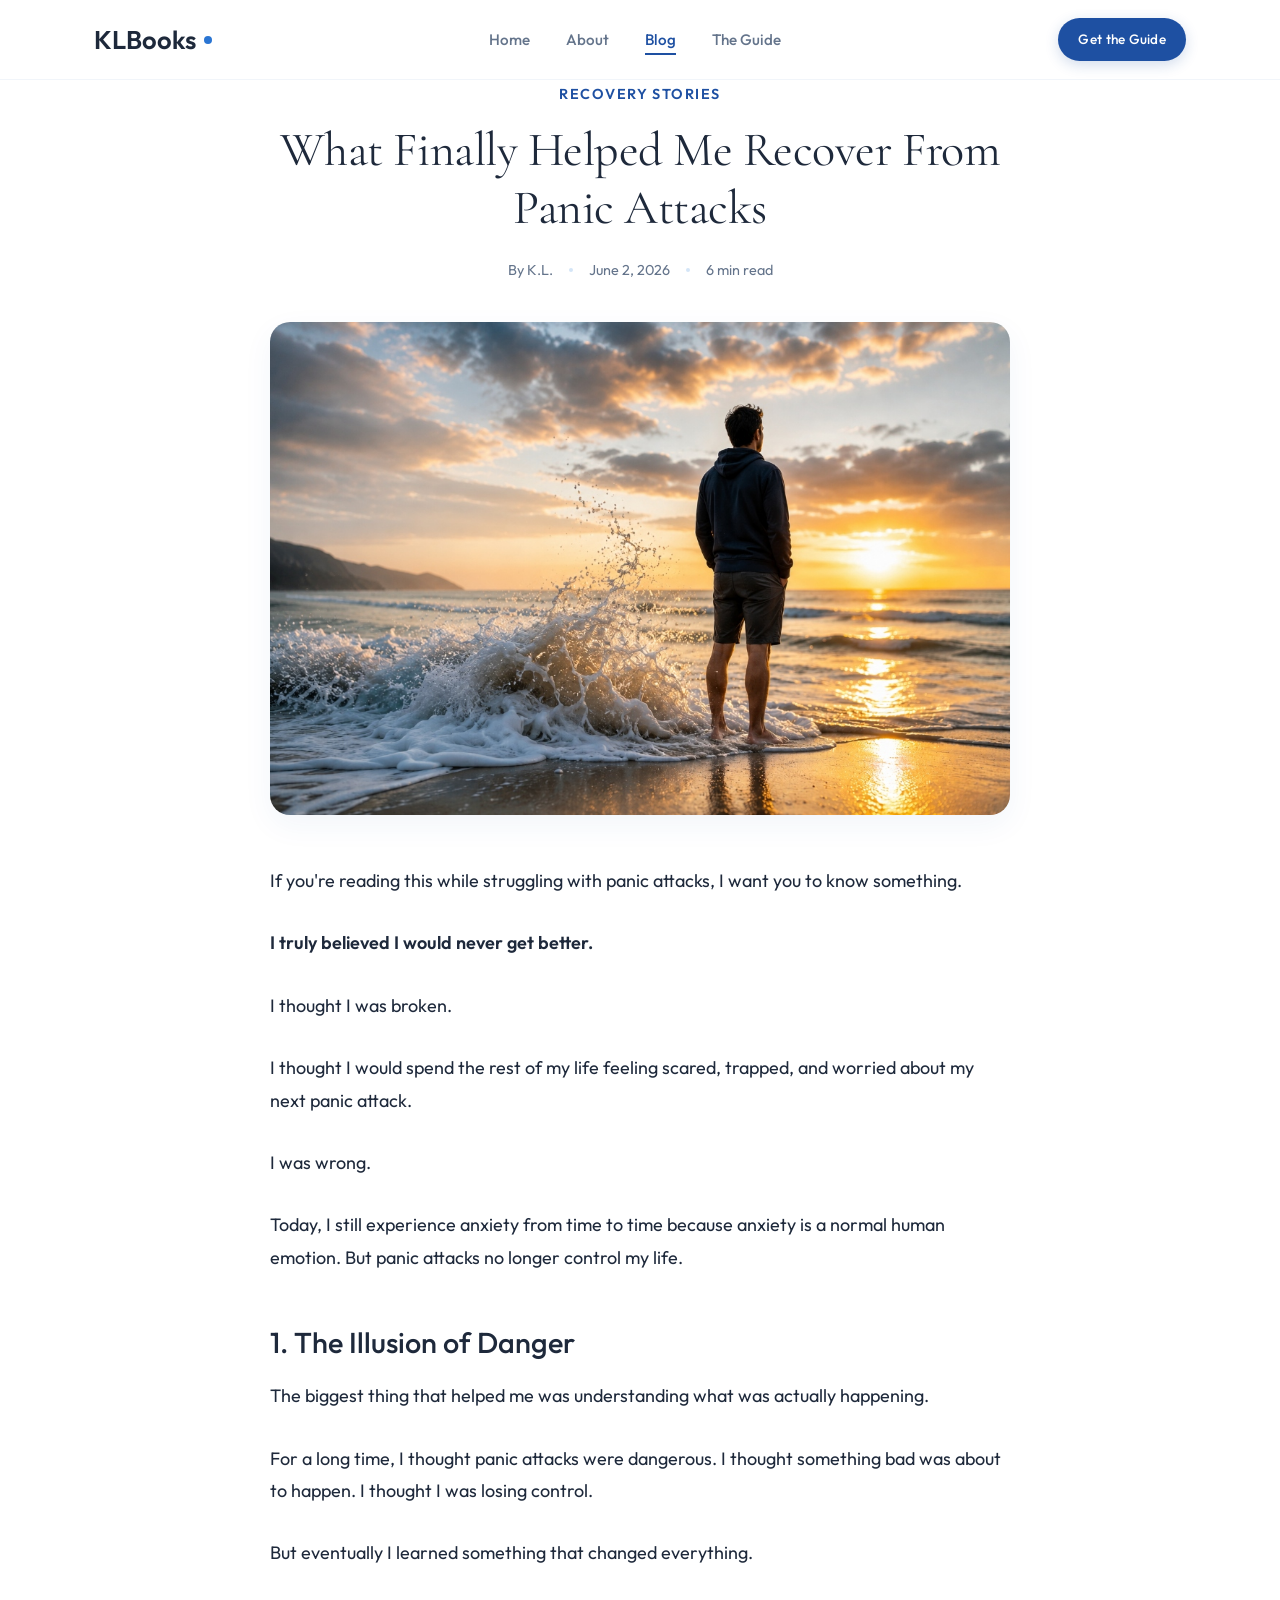
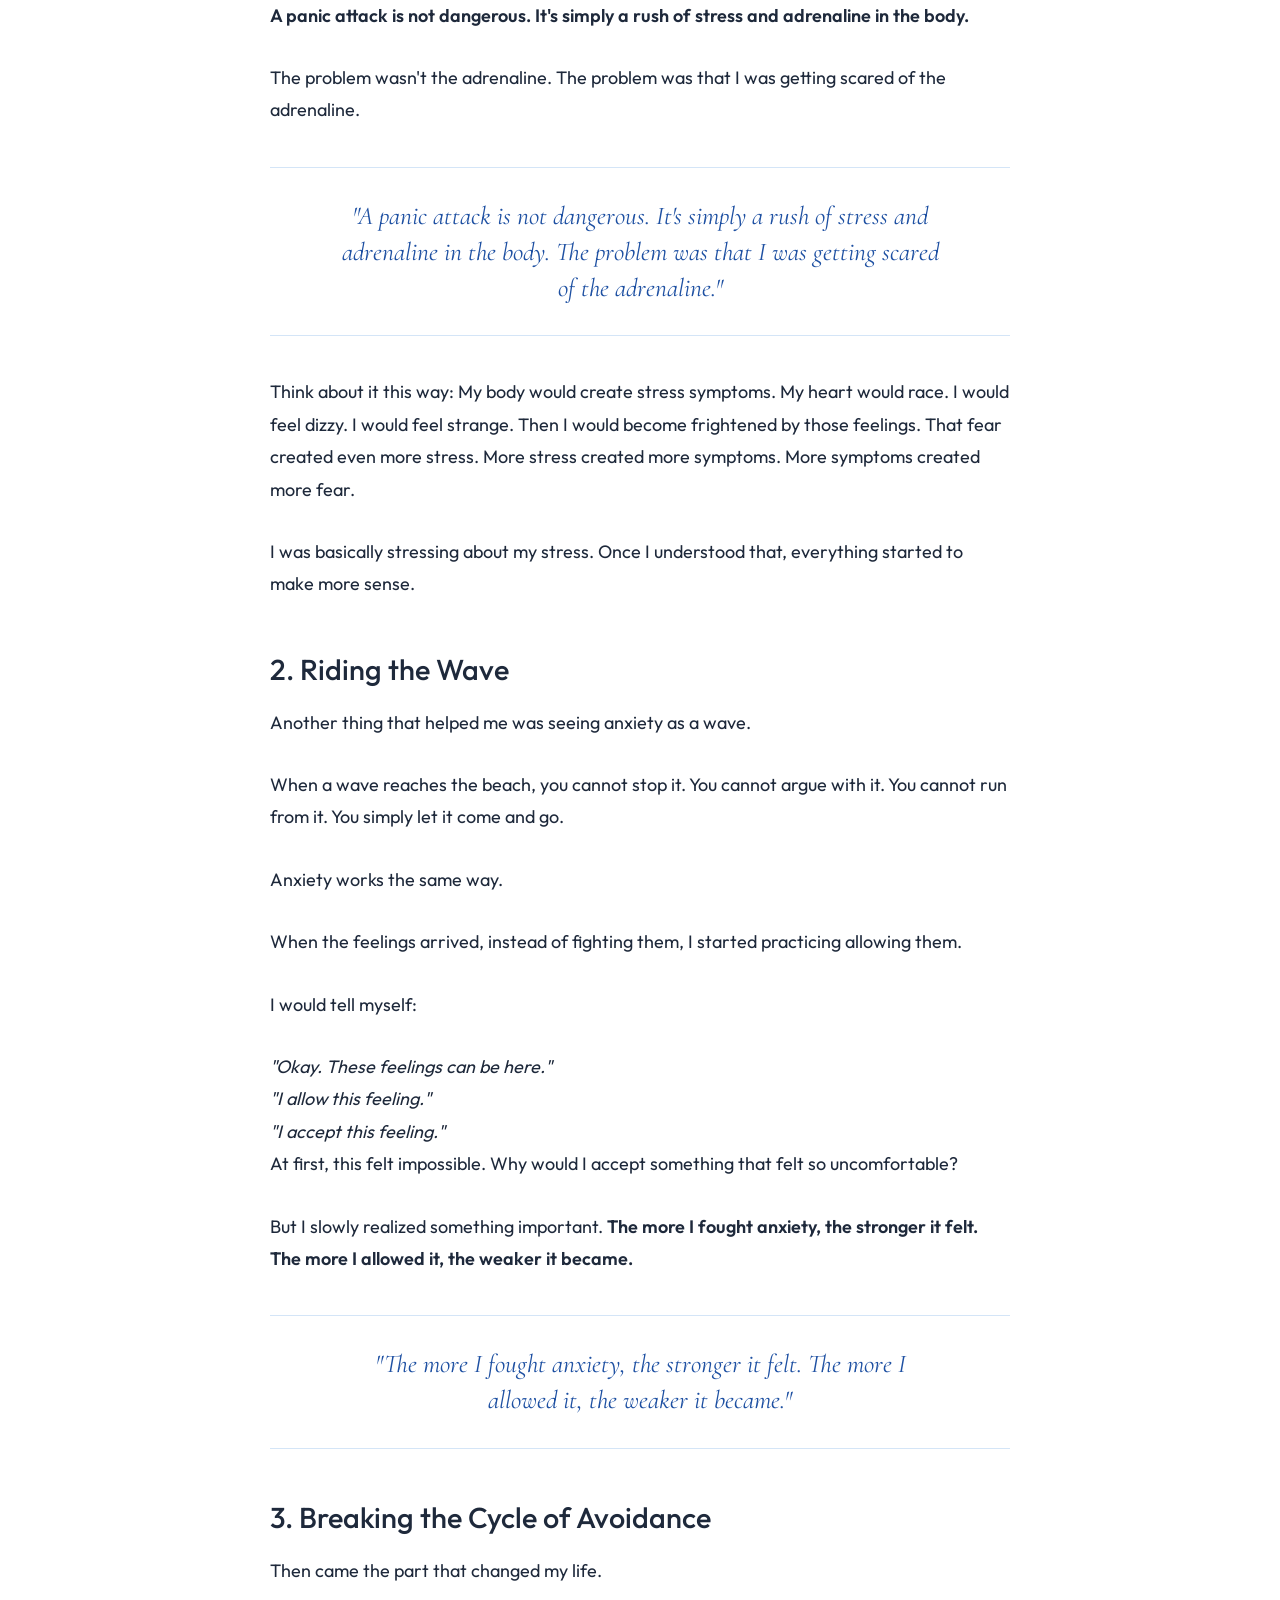
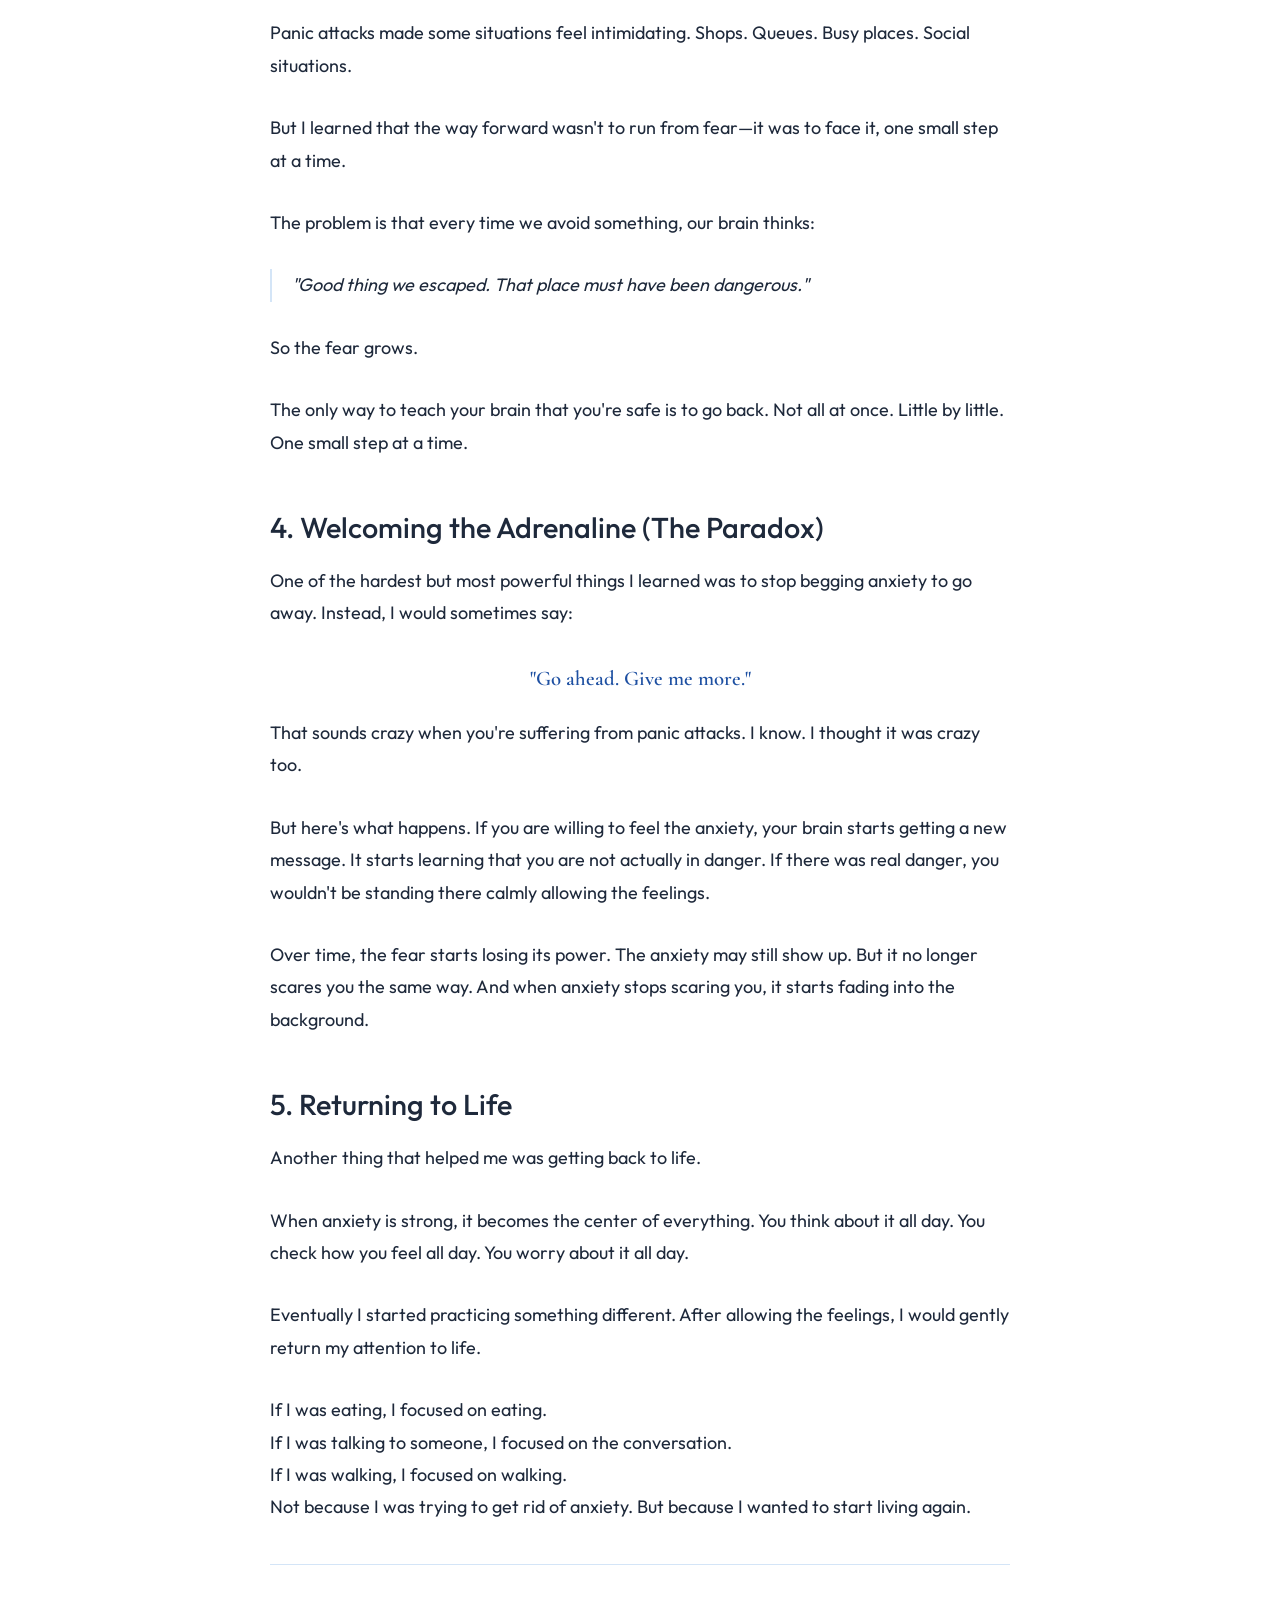
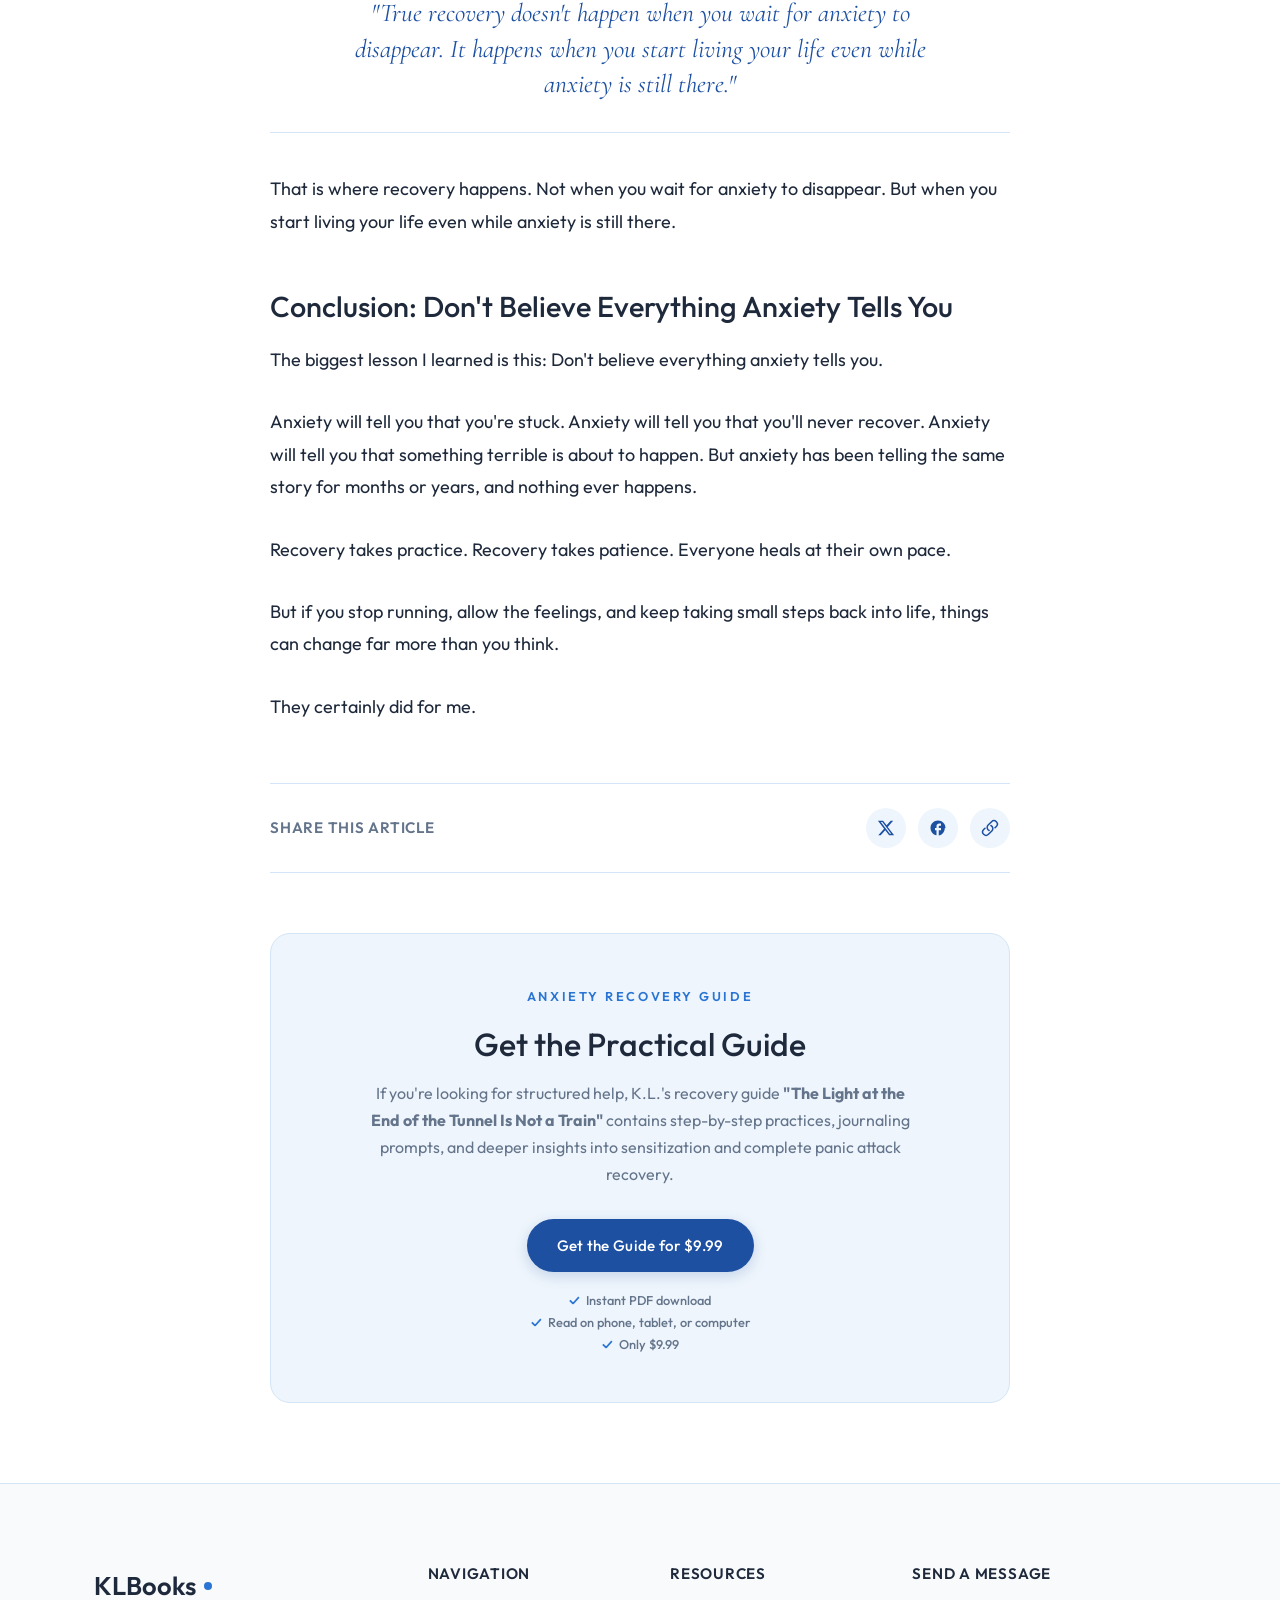
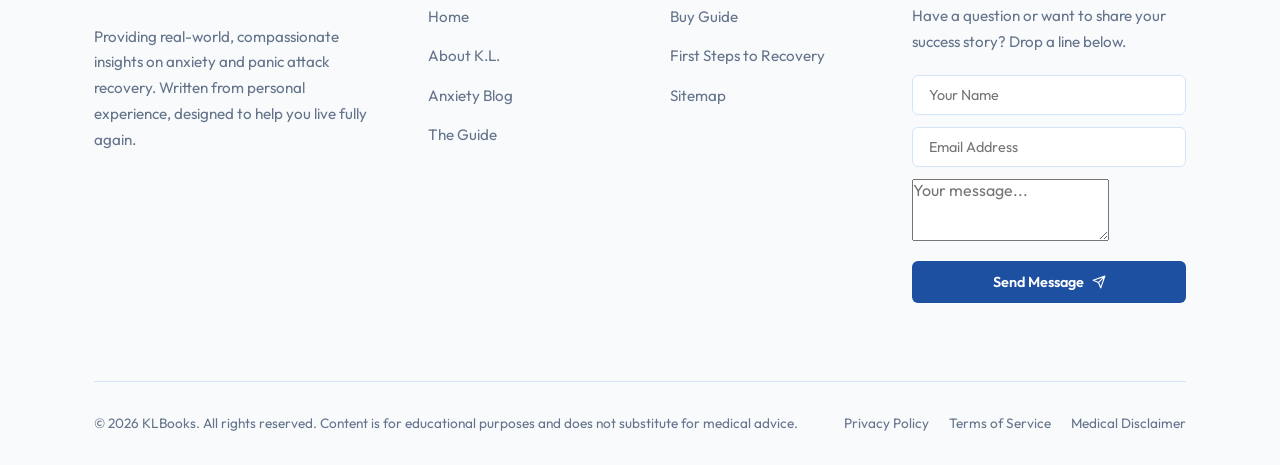
==== commit 9413472d: "what-finally-helped-me-recover-from-panic-attacks.html" ====
--- a/Sunsetluz website/blog/what-finally-helped-me-recover-from-panic-attacks.html
+++ b/Sunsetluz website/blog/what-finally-helped-me-recover-from-panic-attacks.html
@@ -160,8 +160,11 @@
             </div>
 
             <h2>3. Breaking the Cycle of Avoidance</h2>
-            <p>Then came the part that changed my life. I stopped avoiding places.</p>
-            <p>For years, I had been avoiding situations where I was afraid of having a panic attack. Shops. Queues. Busy places. Social situations.</p>
+            <p>Then came the part that changed my life.</p>
+
+<p>Panic attacks made some situations feel intimidating. Shops. Queues. Busy places. Social situations.</p>
+
+<p>But I learned that the way forward wasn't to run from fear—it was to face it, one small step at a time.</p>
             <p>The problem is that every time we avoid something, our brain thinks:</p>
             <p style="padding-left: 20px; font-style: italic; border-left: 2px solid var(--color-accent-border);">"Good thing we escaped. That place must have been dangerous."</p>
             <p>So the fear grows.</p>
